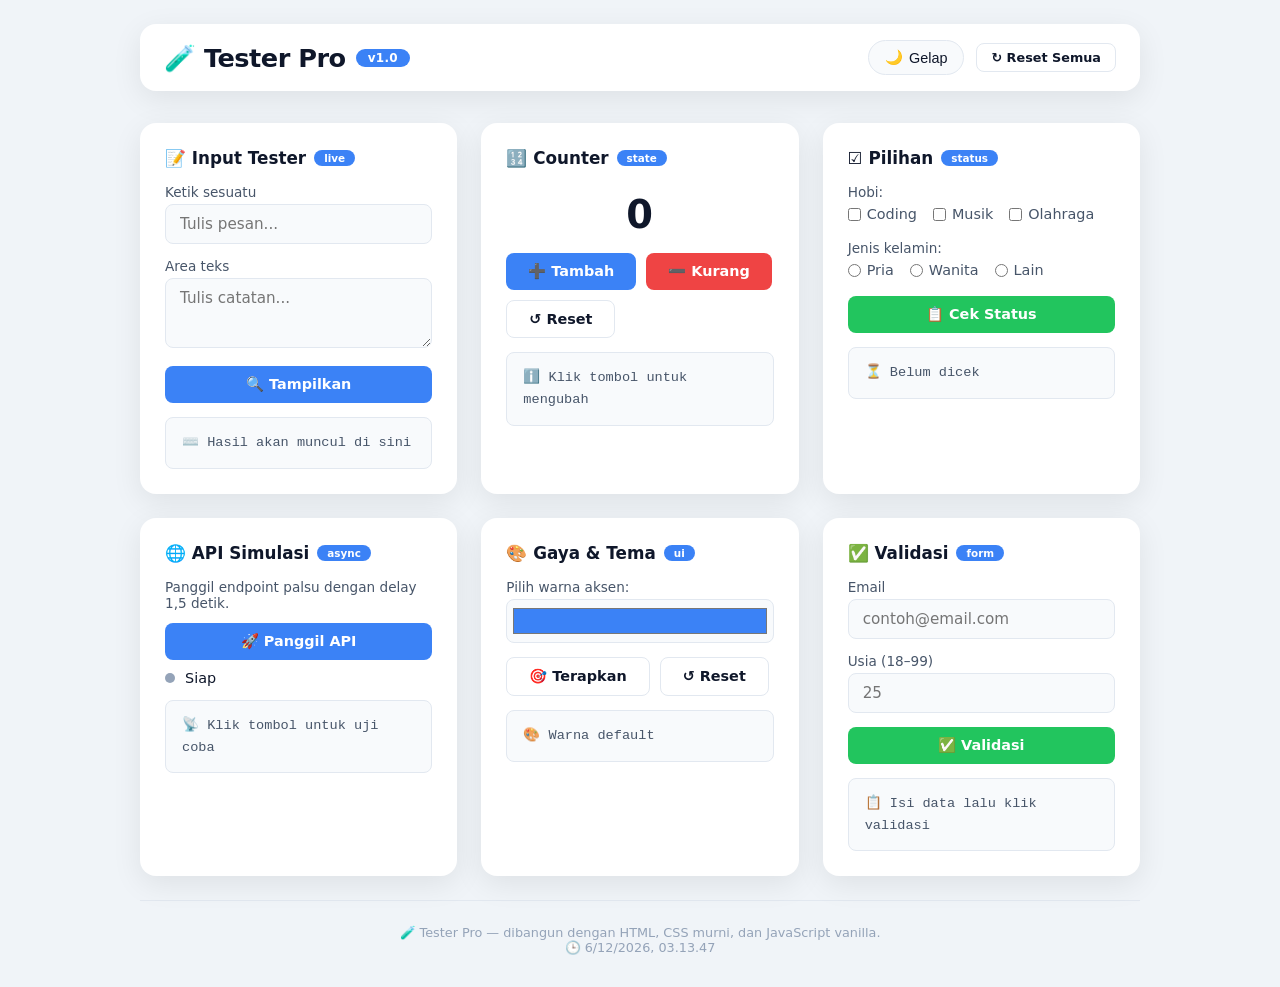
==== index.html @ d88282f4 "init" ====
<!DOCTYPE html>
<html lang="id">
<head>
    <meta charset="UTF-8" />
    <meta name="viewport" content="width=device-width, initial-scale=1.0" />
    <title>🧪 Tester Pro</title>

    <!-- ========== CSS MURNI ========== -->
    <style>
        /* ----- reset & variabel ----- */
        *,
        *::before,
        *::after {
            box-sizing: border-box;
            margin: 0;
            padding: 0;
        }

        :root {
            --bg-body: #f0f4f8;
            --bg-card: #ffffff;
            --bg-input: #f8fafc;
            --bg-btn: #3b82f6;
            --bg-btn-hover: #2563eb;
            --bg-btn-danger: #ef4444;
            --bg-btn-danger-hover: #dc2626;
            --bg-btn-success: #22c55e;
            --bg-btn-success-hover: #16a34a;
            --text-primary: #0f172a;
            --text-secondary: #475569;
            --text-muted: #94a3b8;
            --border-color: #e2e8f0;
            --shadow: 0 8px 30px rgba(0, 0, 0, 0.08);
            --radius: 16px;
            --radius-sm: 8px;
            --transition: 0.25s ease;
            --font: 'Segoe UI', system-ui, -apple-system, sans-serif;
        }

        /* tema gelap */
        [data-theme="dark"] {
            --bg-body: #0f172a;
            --bg-card: #1e293b;
            --bg-input: #334155;
            --text-primary: #f1f5f9;
            --text-secondary: #cbd5e1;
            --text-muted: #64748b;
            --border-color: #334155;
            --shadow: 0 8px 30px rgba(0, 0, 0, 0.5);
        }

        html {
            scroll-behavior: smooth;
        }

        body {
            font-family: var(--font);
            background: var(--bg-body);
            color: var(--text-primary);
            min-height: 100vh;
            padding: 24px;
            transition: background var(--transition), color var(--transition);
            display: flex;
            justify-content: center;
            align-items: flex-start;
        }

        /* ----- container utama ----- */
        .app {
            max-width: 1000px;
            width: 100%;
            margin: 0 auto;
        }

        /* ----- header ----- */
        .header {
            display: flex;
            justify-content: space-between;
            align-items: center;
            flex-wrap: wrap;
            gap: 16px;
            margin-bottom: 32px;
            padding: 16px 24px;
            background: var(--bg-card);
            border-radius: var(--radius);
            box-shadow: var(--shadow);
            transition: background var(--transition), box-shadow var(--transition);
        }

        .header h1 {
            font-size: 1.6rem;
            font-weight: 700;
            letter-spacing: -0.5px;
            display: flex;
            align-items: center;
            gap: 10px;
        }

        .header h1 span {
            background: var(--bg-btn);
            color: #fff;
            font-size: 0.75rem;
            font-weight: 600;
            padding: 2px 12px;
            border-radius: 40px;
            letter-spacing: 0.3px;
        }

        .header-actions {
            display: flex;
            align-items: center;
            gap: 12px;
        }

        /* ----- tombol toggle tema ----- */
        .theme-toggle {
            background: var(--bg-input);
            border: 1px solid var(--border-color);
            border-radius: 40px;
            padding: 8px 16px;
            font-size: 0.9rem;
            font-weight: 500;
            cursor: pointer;
            color: var(--text-primary);
            transition: background var(--transition), border var(--transition),
                color var(--transition);
            display: flex;
            align-items: center;
            gap: 6px;
        }

        .theme-toggle:hover {
            background: var(--border-color);
        }

        /* ----- grid kartu ----- */
        .grid {
            display: grid;
            grid-template-columns: repeat(auto-fit, minmax(280px, 1fr));
            gap: 24px;
            margin-bottom: 24px;
        }

        /* ----- kartu ----- */
        .card {
            background: var(--bg-card);
            border-radius: var(--radius);
            padding: 24px;
            box-shadow: var(--shadow);
            transition: background var(--transition), box-shadow var(--transition),
                transform 0.2s;
            border: 1px solid transparent;
        }

        .card:hover {
            border-color: var(--border-color);
        }

        .card-title {
            font-size: 1.05rem;
            font-weight: 600;
            margin-bottom: 16px;
            display: flex;
            align-items: center;
            gap: 8px;
            color: var(--text-primary);
        }

        .card-title .badge {
            font-size: 0.65rem;
            font-weight: 600;
            padding: 2px 10px;
            border-radius: 40px;
            background: var(--bg-btn);
            color: #fff;
        }

        /* ----- elemen form ----- */
        label {
            display: block;
            font-size: 0.85rem;
            font-weight: 500;
            margin-bottom: 4px;
            color: var(--text-secondary);
        }

        input,
        select,
        textarea {
            width: 100%;
            padding: 10px 14px;
            border: 1px solid var(--border-color);
            border-radius: var(--radius-sm);
            background: var(--bg-input);
            color: var(--text-primary);
            font-size: 0.95rem;
            transition: border var(--transition), box-shadow var(--transition),
                background var(--transition);
            font-family: var(--font);
        }

        input:focus,
        select:focus,
        textarea:focus {
            outline: none;
            border-color: var(--bg-btn);
            box-shadow: 0 0 0 3px rgba(59, 130, 246, 0.2);
        }

        textarea {
            resize: vertical;
            min-height: 70px;
        }

        .form-group {
            margin-bottom: 14px;
        }

        .form-group:last-child {
            margin-bottom: 0;
        }

        /* ----- tombol ----- */
        .btn {
            display: inline-flex;
            align-items: center;
            justify-content: center;
            gap: 6px;
            padding: 10px 22px;
            border: none;
            border-radius: var(--radius-sm);
            font-weight: 600;
            font-size: 0.9rem;
            cursor: pointer;
            transition: background var(--transition), transform 0.15s,
                box-shadow var(--transition);
            background: var(--bg-btn);
            color: #fff;
            font-family: var(--font);
        }

        .btn:hover {
            transform: translateY(-1px);
            box-shadow: 0 4px 12px rgba(59, 130, 246, 0.35);
        }
        .btn:active {
            transform: scale(0.97);
        }

        .btn-primary {
            background: var(--bg-btn);
        }
        .btn-primary:hover {
            background: var(--bg-btn-hover);
        }

        .btn-success {
            background: var(--bg-btn-success);
        }
        .btn-success:hover {
            background: var(--bg-btn-success-hover);
            box-shadow: 0 4px 12px rgba(34, 197, 94, 0.35);
        }

        .btn-danger {
            background: var(--bg-btn-danger);
        }
        .btn-danger:hover {
            background: var(--bg-btn-danger-hover);
            box-shadow: 0 4px 12px rgba(239, 68, 68, 0.35);
        }

        .btn-outline {
            background: transparent;
            border: 1.5px solid var(--border-color);
            color: var(--text-primary);
        }
        .btn-outline:hover {
            background: var(--border-color);
            box-shadow: none;
        }

        .btn-sm {
            padding: 6px 14px;
            font-size: 0.8rem;
        }

        .btn-block {
            width: 100%;
            justify-content: center;
        }

        .btn-group {
            display: flex;
            flex-wrap: wrap;
            gap: 10px;
            margin-top: 12px;
        }

        /* ----- output / log ----- */
        .output-box {
            background: var(--bg-input);
            border-radius: var(--radius-sm);
            padding: 14px 16px;
            margin-top: 14px;
            font-family: 'Menlo', 'Consolas', monospace;
            font-size: 0.85rem;
            min-height: 50px;
            border: 1px solid var(--border-color);
            color: var(--text-secondary);
            transition: background var(--transition), border var(--transition);
            word-break: break-word;
            line-height: 1.6;
        }

        .output-box.success {
            border-color: var(--bg-btn-success);
            color: var(--bg-btn-success);
        }
        .output-box.error {
            border-color: var(--bg-btn-danger);
            color: var(--bg-btn-danger);
        }
        .output-box.info {
            border-color: var(--bg-btn);
            color: var(--bg-btn);
        }

        /* ----- tester API (simulasi) ----- */
        .api-status {
            display: flex;
            align-items: center;
            gap: 10px;
            margin-top: 10px;
            font-size: 0.9rem;
        }

        .api-status .dot {
            width: 10px;
            height: 10px;
            border-radius: 50%;
            background: var(--text-muted);
            transition: background 0.3s;
            display: inline-block;
        }
        .api-status .dot.online {
            background: var(--bg-btn-success);
        }
        .api-status .dot.offline {
            background: var(--bg-btn-danger);
        }
        .api-status .dot.loading {
            background: #f59e0b;
            animation: pulse 0.8s infinite alternate;
        }

        @keyframes pulse {
            0% {
                opacity: 0.4;
                transform: scale(0.9);
            }
            100% {
                opacity: 1;
                transform: scale(1.1);
            }
        }

        /* ----- counter ----- */
        .counter-display {
            font-size: 2.4rem;
            font-weight: 700;
            text-align: center;
            padding: 8px 0 4px;
            color: var(--text-primary);
            letter-spacing: 1px;
        }

        /* ----- checkbox & radio styling ----- */
        .check-group {
            display: flex;
            flex-wrap: wrap;
            gap: 16px;
            margin: 6px 0 2px;
        }

        .check-group label {
            display: flex;
            align-items: center;
            gap: 6px;
            font-weight: 400;
            font-size: 0.9rem;
            cursor: pointer;
            color: var(--text-secondary);
        }

        .check-group input[type="checkbox"],
        .check-group input[type="radio"] {
            width: auto;
            accent-color: var(--bg-btn);
            cursor: pointer;
        }

        /* ----- footer ----- */
        .footer {
            text-align: center;
            padding: 24px 0 8px;
            font-size: 0.8rem;
            color: var(--text-muted);
            border-top: 1px solid var(--border-color);
            margin-top: 16px;
            transition: border var(--transition);
        }

        /* ----- responsif ----- */
        @media (max-width: 600px) {
            body {
                padding: 12px;
            }
            .header {
                flex-direction: column;
                align-items: stretch;
                text-align: center;
            }
            .header-actions {
                justify-content: center;
                flex-wrap: wrap;
            }
            .grid {
                grid-template-columns: 1fr;
            }
            .counter-display {
                font-size: 2rem;
            }
        }

        /* utility */
        .mt-8 {
            margin-top: 8px;
        }
        .mb-8 {
            margin-bottom: 8px;
        }
        .flex {
            display: flex;
        }
        .flex-between {
            display: flex;
            justify-content: space-between;
            align-items: center;
        }
        .gap-8 {
            gap: 8px;
        }
        .text-center {
            text-align: center;
        }
        .w-full {
            width: 100%;
        }
    </style>
</head>

<body>

    <div class="app">

        <!-- ===== HEADER ===== -->
        <header class="header">
            <h1>
                🧪 Tester Pro
                <span>v1.0</span>
            </h1>
            <div class="header-actions">
                <button class="theme-toggle" id="themeToggle" aria-label="Toggle tema">
                    🌙 <span id="themeLabel">Gelap</span>
                </button>
                <button class="btn btn-outline btn-sm" id="resetAllBtn">↻ Reset Semua</button>
            </div>
        </header>

        <!-- ===== GRID KARTU ===== -->
        <div class="grid">

            <!-- KARTU 1: Input & Tampilan -->
            <div class="card">
                <div class="card-title">
                    📝 Input Tester
                    <span class="badge">live</span>
                </div>
                <div class="form-group">
                    <label for="textInput">Ketik sesuatu</label>
                    <input type="text" id="textInput" placeholder="Tulis pesan..." />
                </div>
                <div class="form-group">
                    <label for="textArea">Area teks</label>
                    <textarea id="textArea" placeholder="Tulis catatan..."></textarea>
                </div>
                <button class="btn btn-primary btn-block" id="showInputBtn">🔍 Tampilkan</button>
                <div class="output-box" id="inputOutput">⌨️ Hasil akan muncul di sini</div>
            </div>

            <!-- KARTU 2: Counter -->
            <div class="card">
                <div class="card-title">
                    🔢 Counter
                    <span class="badge">state</span>
                </div>
                <div class="counter-display" id="counterDisplay">0</div>
                <div class="btn-group">
                    <button class="btn btn-primary" id="counterInc">➕ Tambah</button>
                    <button class="btn btn-danger" id="counterDec">➖ Kurang</button>
                    <button class="btn btn-outline" id="counterReset">↺ Reset</button>
                </div>
                <div class="output-box" id="counterLog">ℹ️ Klik tombol untuk mengubah</div>
            </div>

            <!-- KARTU 3: Checkbox / Radio -->
            <div class="card">
                <div class="card-title">
                    ☑️ Pilihan
                    <span class="badge">status</span>
                </div>
                <div class="form-group">
                    <label>Hobi:</label>
                    <div class="check-group" id="hobbyGroup">
                        <label><input type="checkbox" value="coding" /> Coding</label>
                        <label><input type="checkbox" value="music" /> Musik</label>
                        <label><input type="checkbox" value="sport" /> Olahraga</label>
                    </div>
                </div>
                <div class="form-group">
                    <label>Jenis kelamin:</label>
                    <div class="check-group" id="genderGroup">
                        <label><input type="radio" name="gender" value="pria" /> Pria</label>
                        <label><input type="radio" name="gender" value="wanita" /> Wanita</label>
                        <label><input type="radio" name="gender" value="lain" /> Lain</label>
                    </div>
                </div>
                <button class="btn btn-success btn-block" id="checkStatusBtn">📋 Cek Status</button>
                <div class="output-box" id="checkOutput">⏳ Belum dicek</div>
            </div>

            <!-- KARTU 4: Simulasi API -->
            <div class="card">
                <div class="card-title">
                    🌐 API Simulasi
                    <span class="badge">async</span>
                </div>
                <p style="font-size:0.85rem; color:var(--text-secondary); margin-bottom:12px;">
                    Panggil endpoint palsu dengan delay 1,5 detik.
                </p>
                <button class="btn btn-primary btn-block" id="apiCallBtn">🚀 Panggil API</button>
                <div class="api-status">
                    <span class="dot" id="apiDot"></span>
                    <span id="apiStatusText">Siap</span>
                </div>
                <div class="output-box" id="apiOutput">📡 Klik tombol untuk uji coba</div>
            </div>

            <!-- KARTU 5: Warna & Tema -->
            <div class="card">
                <div class="card-title">
                    🎨 Gaya & Tema
                    <span class="badge">ui</span>
                </div>
                <div class="form-group">
                    <label for="colorPicker">Pilih warna aksen:</label>
                    <input type="color" id="colorPicker" value="#3b82f6" style="padding:4px; height:44px;" />
                </div>
                <div class="btn-group">
                    <button class="btn btn-outline" id="applyColorBtn">🎯 Terapkan</button>
                    <button class="btn btn-outline" id="resetColorBtn">↺ Reset</button>
                </div>
                <div class="output-box" id="colorOutput">🎨 Warna default</div>
            </div>

            <!-- KARTU 6: Validasi -->
            <div class="card">
                <div class="card-title">
                    ✅ Validasi
                    <span class="badge">form</span>
                </div>
                <div class="form-group">
                    <label for="emailInput">Email</label>
                    <input type="email" id="emailInput" placeholder="contoh@email.com" />
                </div>
                <div class="form-group">
                    <label for="ageInput">Usia (18–99)</label>
                    <input type="number" id="ageInput" placeholder="25" min="18" max="99" />
                </div>
                <button class="btn btn-success btn-block" id="validateBtn">✅ Validasi</button>
                <div class="output-box" id="validateOutput">📋 Isi data lalu klik validasi</div>
            </div>

        </div><!-- /grid -->

        <!-- ===== FOOTER ===== -->
        <footer class="footer">
            🧪 Tester Pro &mdash; dibangun dengan HTML, CSS murni, dan JavaScript vanilla.
            <br style="display:block; margin-top:4px;" />
            <span id="timestamp"></span>
        </footer>

    </div><!-- /app -->


    <!-- ========== JAVASCRIPT MURNI ========== -->
    <script>
        (function() {
            'use strict';

            // ----- refs -----
            const $ = (sel) => document.querySelector(sel);
            const $$ = (sel) => document.querySelectorAll(sel);

            // ----- DOM elemen -----
            const themeToggle = $('#themeToggle');
            const themeLabel = $('#themeLabel');
            const resetAllBtn = $('#resetAllBtn');

            // input card
            const textInput = $('#textInput');
            const textArea = $('#textArea');
            const showInputBtn = $('#showInputBtn');
            const inputOutput = $('#inputOutput');

            // counter
            const counterDisplay = $('#counterDisplay');
            const counterInc = $('#counterInc');
            const counterDec = $('#counterDec');
            const counterReset = $('#counterReset');
            const counterLog = $('#counterLog');

            // check
            const checkStatusBtn = $('#checkStatusBtn');
            const checkOutput = $('#checkOutput');
            const hobbyGroup = $('#hobbyGroup');
            const genderGroup = $('#genderGroup');

            // api
            const apiCallBtn = $('#apiCallBtn');
            const apiDot = $('#apiDot');
            const apiStatusText = $('#apiStatusText');
            const apiOutput = $('#apiOutput');

            // color
            const colorPicker = $('#colorPicker');
            const applyColorBtn = $('#applyColorBtn');
            const resetColorBtn = $('#resetColorBtn');
            const colorOutput = $('#colorOutput');

            // validate
            const emailInput = $('#emailInput');
            const ageInput = $('#ageInput');
            const validateBtn = $('#validateBtn');
            const validateOutput = $('#validateOutput');

            const timestamp = $('#timestamp');

            // ----- state -----
            let counter = 0;
            let currentTheme = 'light'; // 'light' | 'dark'

            // ----- helpers -----
            function setOutput(el, msg, type) {
                el.textContent = msg;
                el.className = 'output-box';
                if (type) el.classList.add(type);
            }

            function setCounterLog(msg, type) {
                setOutput(counterLog, msg, type);
            }

            function updateCounterDisplay() {
                counterDisplay.textContent = counter;
            }

            function getSelectedCheckboxes(group) {
                const checks = group.querySelectorAll('input[type="checkbox"]:checked');
                return Array.from(checks).map(cb => cb.value);
            }

            function getSelectedRadio(group) {
                const checked = group.querySelector('input[type="radio"]:checked');
                return checked ? checked.value : null;
            }

            // ----- tema -----
            function setTheme(theme) {
                currentTheme = theme;
                document.documentElement.setAttribute('data-theme', theme === 'dark' ? 'dark' : '');
                themeLabel.textContent = theme === 'dark' ? 'Terang' : 'Gelap';
                themeToggle.innerHTML = theme === 'dark' ? '☀️ <span id="themeLabel">Terang</span>' :
                    '🌙 <span id="themeLabel">Gelap</span>';
                // re-bind themeLabel because innerHTML replaced it
                document.getElementById('themeLabel') && (themeLabel.textContent = theme === 'dark' ? 'Terang' : 'Gelap');
                localStorage.setItem('tester-theme', theme);
            }

            function toggleTheme() {
                setTheme(currentTheme === 'light' ? 'dark' : 'light');
            }

            function loadTheme() {
                const saved = localStorage.getItem('tester-theme') || 'light';
                setTheme(saved);
            }

            // ----- reset semua -----
            function resetAll() {
                // input
                textInput.value = '';
                textArea.value = '';
                setOutput(inputOutput, '⌨️ Hasil akan muncul di sini');

                // counter
                counter = 0;
                updateCounterDisplay();
                setCounterLog('ℹ️ Klik tombol untuk mengubah');

                // check
                hobbyGroup.querySelectorAll('input[type="checkbox"]').forEach(cb => cb.checked = false);
                genderGroup.querySelectorAll('input[type="radio"]').forEach(r => r.checked = false);
                setOutput(checkOutput, '⏳ Belum dicek');

                // api
                apiDot.className = 'dot';
                apiStatusText.textContent = 'Siap';
                setOutput(apiOutput, '📡 Klik tombol untuk uji coba');

                // color
                colorPicker.value = '#3b82f6';
                document.documentElement.style.setProperty('--bg-btn', '#3b82f6');
                document.documentElement.style.setProperty('--bg-btn-hover', '#2563eb');
                setOutput(colorOutput, '🎨 Warna default');

                // validate
                emailInput.value = '';
                ageInput.value = '';
                setOutput(validateOutput, '📋 Isi data lalu klik validasi');

                // timestamp
                updateTimestamp();
            }

            function updateTimestamp() {
                const now = new Date();
                timestamp.textContent = '🕒 ' + now.toLocaleString('id-ID');
            }

            // ----- event: input card -----
            showInputBtn.addEventListener('click', function() {
                const text = textInput.value.trim() || '(kosong)';
                const area = textArea.value.trim() || '(kosong)';
                setOutput(inputOutput, `📌 Teks: "${text}"\n📝 Catatan: "${area}"`, 'info');
            });

            // ----- event: counter -----
            counterInc.addEventListener('click', function() {
                counter++;
                updateCounterDisplay();
                setCounterLog(`➕ Ditambah → ${counter}`, 'success');
            });

            counterDec.addEventListener('click', function() {
                counter--;
                updateCounterDisplay();
                setCounterLog(`➖ Dikurangi → ${counter}`, counter < 0 ? 'error' : '');
            });

            counterReset.addEventListener('click', function() {
                counter = 0;
                updateCounterDisplay();
                setCounterLog('↺ Direset ke 0', 'info');
            });

            // ----- event: check status -----
            checkStatusBtn.addEventListener('click', function() {
                const hobbies = getSelectedCheckboxes(hobbyGroup);
                const gender = getSelectedRadio(genderGroup);

                let parts = [];
                if (hobbies.length) parts.push(`Hobi: ${hobbies.join(', ')}`);
                else parts.push('Hobi: (tidak ada)');

                if (gender) parts.push(`Gender: ${gender}`);
                else parts.push('Gender: (tidak dipilih)');

                setOutput(checkOutput, '✅ ' + parts.join(' | '), 'success');
                if (!hobbies.length && !gender) {
                    setOutput(checkOutput, '⚠️ Belum ada pilihan yang dipilih.', 'error');
                }
            });

            // ----- event: API simulasi -----
            apiCallBtn.addEventListener('click', function() {
                // disable tombol
                apiCallBtn.disabled = true;
                apiCallBtn.textContent = '⏳ Memuat...';
                apiDot.className = 'dot loading';
                apiStatusText.textContent = 'Memuat...';
                setOutput(apiOutput, '⏳ Menunggu respons dari server palsu...', 'info');

                // simulasi delay
                const delay = 1500 + Math.random() * 800;
                setTimeout(function() {
                    const success = Math.random() > 0.25; // 75% sukses
                    if (success) {
                        const data = {
                            status: 'success',
                            message: 'Data berhasil diambil!',
                            timestamp: new Date().toISOString(),
                            random: Math.floor(Math.random() * 1000)
                        };
                        apiDot.className = 'dot online';
                        apiStatusText.textContent = 'Online ✓';
                        setOutput(apiOutput,
                            `✅ Sukses!\n📦 ${data.message}\n🆔 ID: ${data.random}\n🕒 ${data.timestamp}`,
                            'success');
                    } else {
                        apiDot.className = 'dot offline';
                        apiStatusText.textContent = 'Gagal ✗';
                        setOutput(apiOutput, '❌ Gagal menghubungi server. Coba lagi nanti.', 'error');
                    }
                    apiCallBtn.disabled = false;
                    apiCallBtn.textContent = '🚀 Panggil API';
                }, delay);
            });

            // ----- event: warna -----
            applyColorBtn.addEventListener('click', function() {
                const color = colorPicker.value;
                document.documentElement.style.setProperty('--bg-btn', color);
                // hitung versi hover (sedikit lebih gelap)
                const darker = darkenColor(color, 20);
                document.documentElement.style.setProperty('--bg-btn-hover', darker);
                setOutput(colorOutput, `🎨 Warna diubah ke ${color}`, 'info');
            });

            resetColorBtn.addEventListener('click', function() {
                colorPicker.value = '#3b82f6';
                document.documentElement.style.setProperty('--bg-btn', '#3b82f6');
                document.documentElement.style.setProperty('--bg-btn-hover', '#2563eb');
                setOutput(colorOutput, '🎨 Warna default', 'info');
            });

            // helper darken color (sederhana)
            function darkenColor(hex, percent) {
                // terima hex #rrggbb
                let r = parseInt(hex.slice(1, 3), 16);
                let g = parseInt(hex.slice(3, 5), 16);
                let b = parseInt(hex.slice(5, 7), 16);
                r = Math.max(0, r - Math.round(r * percent / 100));
                g = Math.max(0, g - Math.round(g * percent / 100));
                b = Math.max(0, b - Math.round(b * percent / 100));
                return `#${r.toString(16).padStart(2,'0')}${g.toString(16).padStart(2,'0')}${b.toString(16).padStart(2,'0')}`;
            }

            // ----- event: validasi -----
            validateBtn.addEventListener('click', function() {
                const email = emailInput.value.trim();
                const age = ageInput.value.trim();

                const errors = [];
                if (!email) errors.push('Email wajib diisi.');
                else if (!/^[^\s@]+@[^\s@]+\.[^\s@]+$/.test(email)) errors.push('Format email tidak valid.');

                if (!age) errors.push('Usia wajib diisi.');
                else {
                    const num = Number(age);
                    if (!Number.isInteger(num)) errors.push('Usia harus berupa angka bulat.');
                    else if (num < 18 || num > 99) errors.push('Usia harus antara 18–99.');
                }

                if (errors.length) {
                    setOutput(validateOutput, '❌ ' + errors.join(' | '), 'error');
                } else {
                    setOutput(validateOutput, `✅ Valid! Email: ${email} | Usia: ${age} tahun`, 'success');
                }
            });

            // ----- event: tema -----
            themeToggle.addEventListener('click', toggleTheme);

            // ----- event: reset semua -----
            resetAllBtn.addEventListener('click', resetAll);

            // ----- enter key untuk input card -----
            textInput.addEventListener('keydown', function(e) {
                if (e.key === 'Enter') {
                    e.preventDefault();
                    showInputBtn.click();
                }
            });

            // ----- inisialisasi -----
            loadTheme();
            resetAll(); // set semua ke default
            updateTimestamp();

            // update timestamp setiap menit
            setInterval(updateTimestamp, 60000);

            // log awal
            console.log('🧪 Tester Pro siap digunakan!');

        })();
    </script>

</body>
</html>
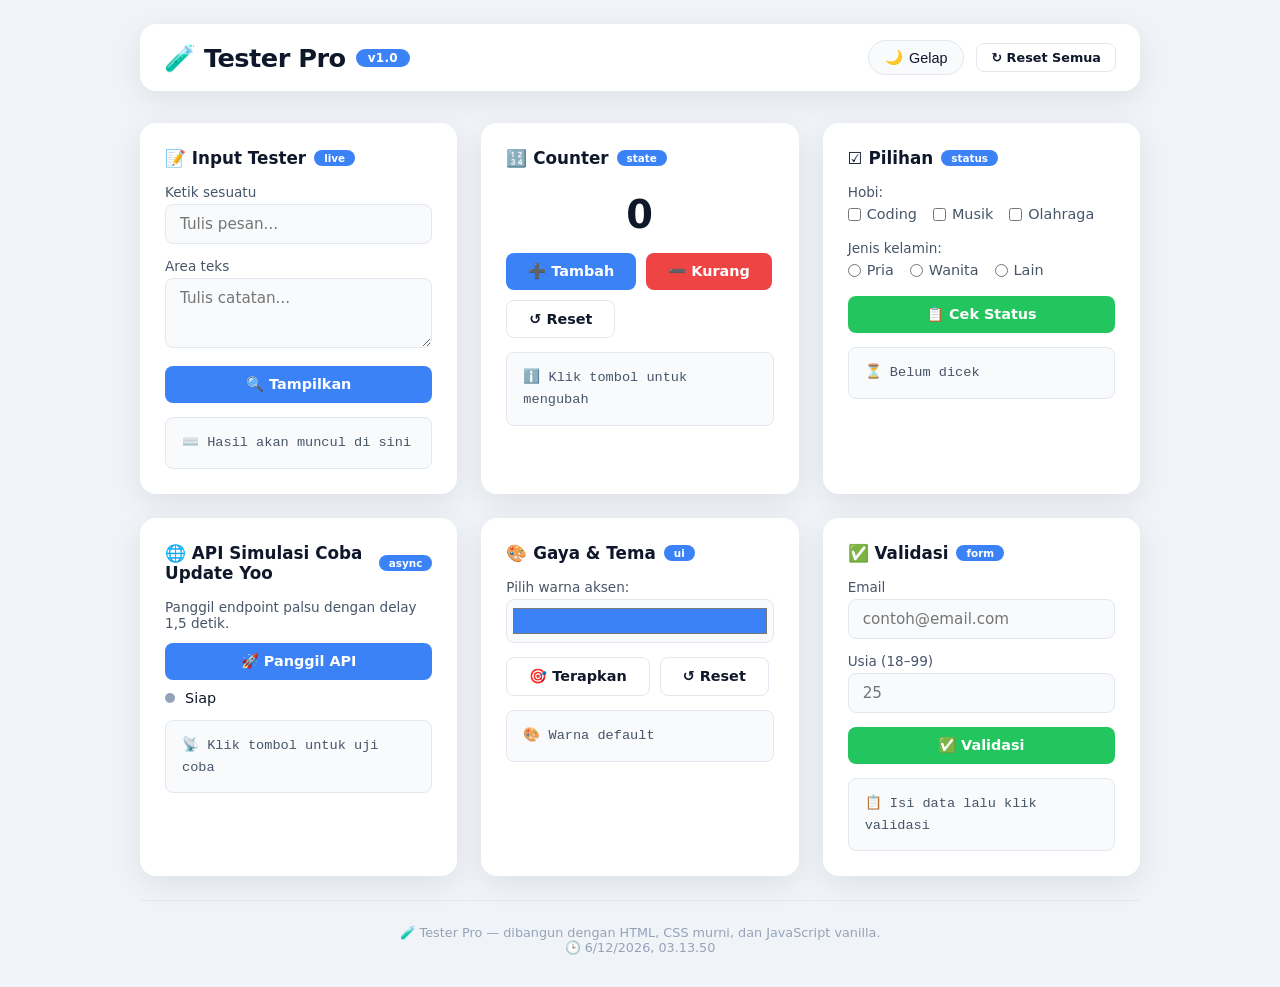
==== commit 883432a5: "style: update API simulation card title in index.html" ====
--- a/index.html
+++ b/index.html
@@ -543,7 +543,7 @@
             <!-- KARTU 4: Simulasi API -->
             <div class="card">
                 <div class="card-title">
-                    🌐 API Simulasi
+                    🌐 API Simulasi Coba Update Yoo
                     <span class="badge">async</span>
                 </div>
                 <p style="font-size:0.85rem; color:var(--text-secondary); margin-bottom:12px;">
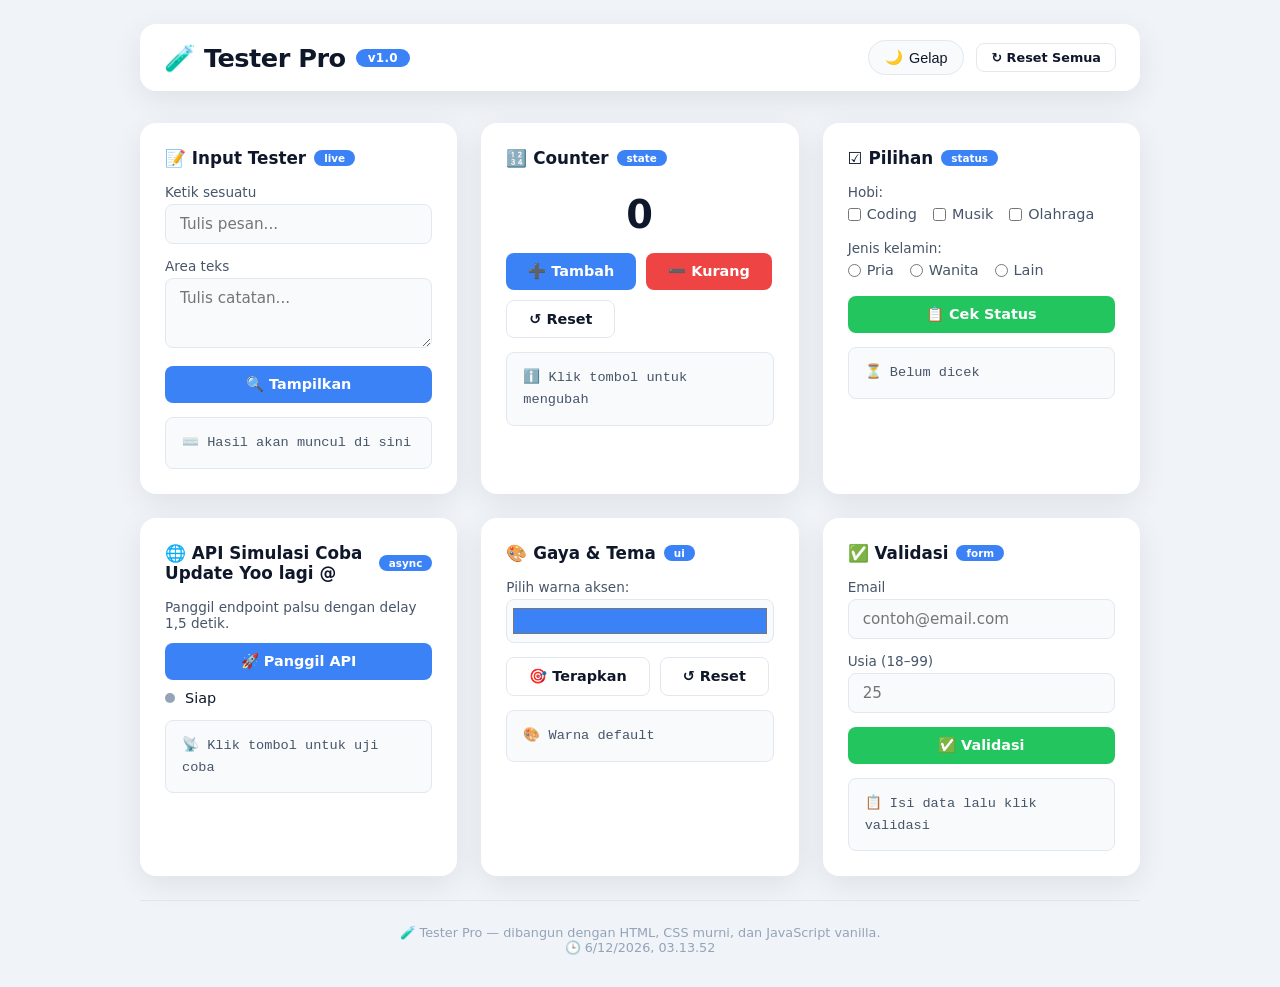
==== commit b5a331e0: "chore: update simulation API card title text" ====
--- a/index.html
+++ b/index.html
@@ -543,7 +543,7 @@
             <!-- KARTU 4: Simulasi API -->
             <div class="card">
                 <div class="card-title">
-                    🌐 API Simulasi Coba Update Yoo
+                    🌐 API Simulasi Coba Update Yoo lagi @
                     <span class="badge">async</span>
                 </div>
                 <p style="font-size:0.85rem; color:var(--text-secondary); margin-bottom:12px;">
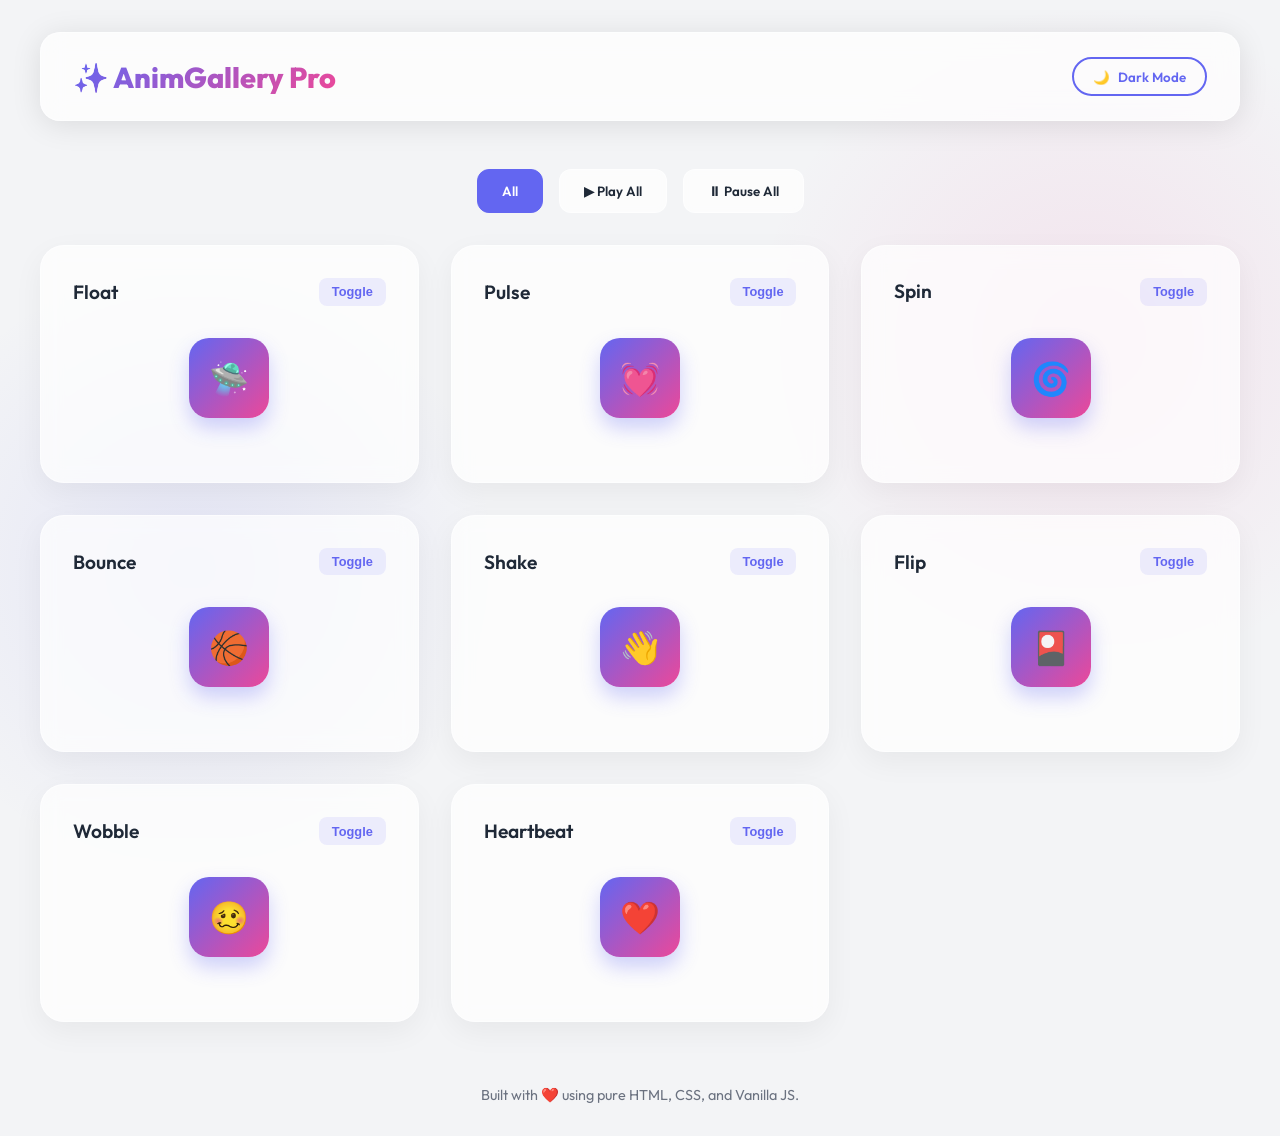
==== commit a516ad47: "refactor: redesign UI and modernize CSS with glassmorphism and custom typography" ====
--- a/index.html
+++ b/index.html
@@ -1,912 +1,420 @@
 <!DOCTYPE html>
 <html lang="id">
 <head>
-    <meta charset="UTF-8" />
-    <meta name="viewport" content="width=device-width, initial-scale=1.0" />
-    <title>🧪 Tester Pro</title>
-
-    <!-- ========== CSS MURNI ========== -->
+    <meta charset="UTF-8">
+    <meta name="viewport" content="width=device-width, initial-scale=1.0">
+    <title>✨ AnimGallery Pro</title>
+    <link href="https://fonts.googleapis.com/css2?family=Outfit:wght@300;400;600;800&display=swap" rel="stylesheet">
     <style>
-        /* ----- reset & variabel ----- */
-        *,
-        *::before,
-        *::after {
+        /* CSS Reset & Variables */
+        * {
             box-sizing: border-box;
             margin: 0;
             padding: 0;
         }
 
         :root {
-            --bg-body: #f0f4f8;
-            --bg-card: #ffffff;
-            --bg-input: #f8fafc;
-            --bg-btn: #3b82f6;
-            --bg-btn-hover: #2563eb;
-            --bg-btn-danger: #ef4444;
-            --bg-btn-danger-hover: #dc2626;
-            --bg-btn-success: #22c55e;
-            --bg-btn-success-hover: #16a34a;
-            --text-primary: #0f172a;
-            --text-secondary: #475569;
+            /* Light Theme */
+            --bg-color: #f3f4f6;
+            --text-main: #1f2937;
+            --text-muted: #6b7280;
+            --card-bg: rgba(255, 255, 255, 0.7);
+            --card-border: rgba(255, 255, 255, 0.5);
+            --primary: #6366f1;
+            --primary-hover: #4f46e5;
+            --shadow: 0 10px 30px rgba(0, 0, 0, 0.05);
+            --glass-shadow: 0 4px 30px rgba(0, 0, 0, 0.1);
+        }
+
+        [data-theme="dark"] {
+            /* Dark Theme */
+            --bg-color: #0f172a;
+            --text-main: #f8fafc;
             --text-muted: #94a3b8;
-            --border-color: #e2e8f0;
-            --shadow: 0 8px 30px rgba(0, 0, 0, 0.08);
-            --radius: 16px;
-            --radius-sm: 8px;
-            --transition: 0.25s ease;
-            --font: 'Segoe UI', system-ui, -apple-system, sans-serif;
-        }
-
-        /* tema gelap */
-        [data-theme="dark"] {
-            --bg-body: #0f172a;
-            --bg-card: #1e293b;
-            --bg-input: #334155;
-            --text-primary: #f1f5f9;
-            --text-secondary: #cbd5e1;
-            --text-muted: #64748b;
-            --border-color: #334155;
-            --shadow: 0 8px 30px rgba(0, 0, 0, 0.5);
-        }
-
-        html {
-            scroll-behavior: smooth;
+            --card-bg: rgba(30, 41, 59, 0.7);
+            --card-border: rgba(255, 255, 255, 0.1);
+            --primary: #818cf8;
+            --primary-hover: #6366f1;
+            --shadow: 0 10px 30px rgba(0, 0, 0, 0.3);
+            --glass-shadow: 0 4px 30px rgba(0, 0, 0, 0.5);
         }
 
         body {
-            font-family: var(--font);
-            background: var(--bg-body);
-            color: var(--text-primary);
+            font-family: 'Outfit', sans-serif;
+            background-color: var(--bg-color);
+            color: var(--text-main);
+            transition: background-color 0.4s ease, color 0.4s ease;
             min-height: 100vh;
-            padding: 24px;
-            transition: background var(--transition), color var(--transition);
-            display: flex;
+            display: flex;
+            flex-direction: column;
+            align-items: center;
+            padding: 2rem;
+            background-image: radial-gradient(circle at 15% 50%, rgba(99, 102, 241, 0.1), transparent 25%),
+                              radial-gradient(circle at 85% 30%, rgba(236, 72, 153, 0.1), transparent 25%);
+        }
+
+        /* Header */
+        header {
+            width: 100%;
+            max-width: 1200px;
+            display: flex;
+            justify-content: space-between;
+            align-items: center;
+            margin-bottom: 3rem;
+            padding: 1.5rem 2rem;
+            background: var(--card-bg);
+            backdrop-filter: blur(12px);
+            -webkit-backdrop-filter: blur(12px);
+            border: 1px solid var(--card-border);
+            border-radius: 20px;
+            box-shadow: var(--glass-shadow);
+            z-index: 10;
+        }
+
+        .logo {
+            font-size: 1.8rem;
+            font-weight: 800;
+            background: linear-gradient(135deg, var(--primary), #ec4899);
+            -webkit-background-clip: text;
+            -webkit-text-fill-color: transparent;
+            display: flex;
+            align-items: center;
+            gap: 0.5rem;
+        }
+
+        .theme-btn {
+            background: transparent;
+            border: 2px solid var(--primary);
+            color: var(--primary);
+            padding: 0.6rem 1.2rem;
+            border-radius: 30px;
+            font-weight: 600;
+            font-family: inherit;
+            cursor: pointer;
+            transition: all 0.3s ease;
+            display: flex;
+            align-items: center;
+            gap: 0.5rem;
+        }
+
+        .theme-btn:hover {
+            background: var(--primary);
+            color: #fff;
+            transform: translateY(-2px);
+            box-shadow: 0 4px 15px rgba(99, 102, 241, 0.4);
+        }
+
+        /* Controls */
+        .controls {
+            width: 100%;
+            max-width: 1200px;
+            margin-bottom: 2rem;
+            display: flex;
+            gap: 1rem;
             justify-content: center;
-            align-items: flex-start;
-        }
-
-        /* ----- container utama ----- */
-        .app {
-            max-width: 1000px;
+            flex-wrap: wrap;
+        }
+
+        .control-btn {
+            background: var(--card-bg);
+            border: 1px solid var(--card-border);
+            color: var(--text-main);
+            padding: 0.8rem 1.5rem;
+            border-radius: 12px;
+            font-family: inherit;
+            font-weight: 600;
+            cursor: pointer;
+            backdrop-filter: blur(5px);
+            transition: all 0.2s ease;
+        }
+
+        .control-btn:hover, .control-btn.active {
+            background: var(--primary);
+            color: white;
+            border-color: var(--primary);
+        }
+
+        /* Gallery Grid */
+        .gallery {
             width: 100%;
-            margin: 0 auto;
-        }
-
-        /* ----- header ----- */
-        .header {
+            max-width: 1200px;
+            display: grid;
+            grid-template-columns: repeat(auto-fill, minmax(280px, 1fr));
+            gap: 2rem;
+        }
+
+        /* Animation Card */
+        .card {
+            background: var(--card-bg);
+            backdrop-filter: blur(10px);
+            -webkit-backdrop-filter: blur(10px);
+            border: 1px solid var(--card-border);
+            border-radius: 24px;
+            padding: 2rem;
+            display: flex;
+            flex-direction: column;
+            align-items: center;
+            box-shadow: var(--shadow);
+            transition: transform 0.3s ease, box-shadow 0.3s ease;
+            position: relative;
+            overflow: hidden;
+            cursor: pointer;
+        }
+
+        .card:hover {
+            transform: translateY(-5px) scale(1.02);
+            box-shadow: var(--glass-shadow);
+        }
+
+        .card-header {
+            width: 100%;
             display: flex;
             justify-content: space-between;
             align-items: center;
-            flex-wrap: wrap;
-            gap: 16px;
-            margin-bottom: 32px;
-            padding: 16px 24px;
-            background: var(--bg-card);
-            border-radius: var(--radius);
-            box-shadow: var(--shadow);
-            transition: background var(--transition), box-shadow var(--transition);
-        }
-
-        .header h1 {
-            font-size: 1.6rem;
-            font-weight: 700;
-            letter-spacing: -0.5px;
-            display: flex;
-            align-items: center;
-            gap: 10px;
-        }
-
-        .header h1 span {
-            background: var(--bg-btn);
-            color: #fff;
-            font-size: 0.75rem;
+            margin-bottom: 2rem;
+        }
+
+        .card-title {
+            font-size: 1.2rem;
             font-weight: 600;
-            padding: 2px 12px;
-            border-radius: 40px;
-            letter-spacing: 0.3px;
-        }
-
-        .header-actions {
-            display: flex;
-            align-items: center;
-            gap: 12px;
-        }
-
-        /* ----- tombol toggle tema ----- */
-        .theme-toggle {
-            background: var(--bg-input);
-            border: 1px solid var(--border-color);
-            border-radius: 40px;
-            padding: 8px 16px;
+        }
+
+        .trigger-btn {
+            background: rgba(99, 102, 241, 0.1);
+            color: var(--primary);
+            border: none;
+            padding: 0.4rem 0.8rem;
+            border-radius: 8px;
+            font-size: 0.8rem;
+            font-weight: 600;
+            cursor: pointer;
+            transition: background 0.2s;
+        }
+        
+        .trigger-btn:hover {
+            background: rgba(99, 102, 241, 0.2);
+        }
+
+        /* The animatable object */
+        .anim-object {
+            width: 80px;
+            height: 80px;
+            background: linear-gradient(135deg, #6366f1, #ec4899);
+            border-radius: 20px;
+            box-shadow: 0 10px 20px rgba(99, 102, 241, 0.3);
+            display: flex;
+            justify-content: center;
+            align-items: center;
+            color: white;
+            font-size: 2rem;
+            margin-bottom: 2rem;
+        }
+
+        /* Footer */
+        footer {
+            margin-top: 4rem;
+            color: var(--text-muted);
             font-size: 0.9rem;
-            font-weight: 500;
-            cursor: pointer;
-            color: var(--text-primary);
-            transition: background var(--transition), border var(--transition),
-                color var(--transition);
-            display: flex;
-            align-items: center;
-            gap: 6px;
-        }
-
-        .theme-toggle:hover {
-            background: var(--border-color);
-        }
-
-        /* ----- grid kartu ----- */
-        .grid {
-            display: grid;
-            grid-template-columns: repeat(auto-fit, minmax(280px, 1fr));
-            gap: 24px;
-            margin-bottom: 24px;
-        }
-
-        /* ----- kartu ----- */
-        .card {
-            background: var(--bg-card);
-            border-radius: var(--radius);
-            padding: 24px;
-            box-shadow: var(--shadow);
-            transition: background var(--transition), box-shadow var(--transition),
-                transform 0.2s;
-            border: 1px solid transparent;
-        }
-
-        .card:hover {
-            border-color: var(--border-color);
-        }
-
-        .card-title {
-            font-size: 1.05rem;
-            font-weight: 600;
-            margin-bottom: 16px;
-            display: flex;
-            align-items: center;
-            gap: 8px;
-            color: var(--text-primary);
-        }
-
-        .card-title .badge {
-            font-size: 0.65rem;
-            font-weight: 600;
-            padding: 2px 10px;
-            border-radius: 40px;
-            background: var(--bg-btn);
-            color: #fff;
-        }
-
-        /* ----- elemen form ----- */
-        label {
-            display: block;
-            font-size: 0.85rem;
-            font-weight: 500;
-            margin-bottom: 4px;
-            color: var(--text-secondary);
-        }
-
-        input,
-        select,
-        textarea {
-            width: 100%;
-            padding: 10px 14px;
-            border: 1px solid var(--border-color);
-            border-radius: var(--radius-sm);
-            background: var(--bg-input);
-            color: var(--text-primary);
-            font-size: 0.95rem;
-            transition: border var(--transition), box-shadow var(--transition),
-                background var(--transition);
-            font-family: var(--font);
-        }
-
-        input:focus,
-        select:focus,
-        textarea:focus {
-            outline: none;
-            border-color: var(--bg-btn);
-            box-shadow: 0 0 0 3px rgba(59, 130, 246, 0.2);
-        }
-
-        textarea {
-            resize: vertical;
-            min-height: 70px;
-        }
-
-        .form-group {
-            margin-bottom: 14px;
-        }
-
-        .form-group:last-child {
-            margin-bottom: 0;
-        }
-
-        /* ----- tombol ----- */
-        .btn {
-            display: inline-flex;
-            align-items: center;
-            justify-content: center;
-            gap: 6px;
-            padding: 10px 22px;
-            border: none;
-            border-radius: var(--radius-sm);
-            font-weight: 600;
-            font-size: 0.9rem;
-            cursor: pointer;
-            transition: background var(--transition), transform 0.15s,
-                box-shadow var(--transition);
-            background: var(--bg-btn);
-            color: #fff;
-            font-family: var(--font);
-        }
-
-        .btn:hover {
-            transform: translateY(-1px);
-            box-shadow: 0 4px 12px rgba(59, 130, 246, 0.35);
-        }
-        .btn:active {
-            transform: scale(0.97);
-        }
-
-        .btn-primary {
-            background: var(--bg-btn);
-        }
-        .btn-primary:hover {
-            background: var(--bg-btn-hover);
-        }
-
-        .btn-success {
-            background: var(--bg-btn-success);
-        }
-        .btn-success:hover {
-            background: var(--bg-btn-success-hover);
-            box-shadow: 0 4px 12px rgba(34, 197, 94, 0.35);
-        }
-
-        .btn-danger {
-            background: var(--bg-btn-danger);
-        }
-        .btn-danger:hover {
-            background: var(--bg-btn-danger-hover);
-            box-shadow: 0 4px 12px rgba(239, 68, 68, 0.35);
-        }
-
-        .btn-outline {
-            background: transparent;
-            border: 1.5px solid var(--border-color);
-            color: var(--text-primary);
-        }
-        .btn-outline:hover {
-            background: var(--border-color);
-            box-shadow: none;
-        }
-
-        .btn-sm {
-            padding: 6px 14px;
-            font-size: 0.8rem;
-        }
-
-        .btn-block {
-            width: 100%;
-            justify-content: center;
-        }
-
-        .btn-group {
-            display: flex;
-            flex-wrap: wrap;
-            gap: 10px;
-            margin-top: 12px;
-        }
-
-        /* ----- output / log ----- */
-        .output-box {
-            background: var(--bg-input);
-            border-radius: var(--radius-sm);
-            padding: 14px 16px;
-            margin-top: 14px;
-            font-family: 'Menlo', 'Consolas', monospace;
-            font-size: 0.85rem;
-            min-height: 50px;
-            border: 1px solid var(--border-color);
-            color: var(--text-secondary);
-            transition: background var(--transition), border var(--transition);
-            word-break: break-word;
-            line-height: 1.6;
-        }
-
-        .output-box.success {
-            border-color: var(--bg-btn-success);
-            color: var(--bg-btn-success);
-        }
-        .output-box.error {
-            border-color: var(--bg-btn-danger);
-            color: var(--bg-btn-danger);
-        }
-        .output-box.info {
-            border-color: var(--bg-btn);
-            color: var(--bg-btn);
-        }
-
-        /* ----- tester API (simulasi) ----- */
-        .api-status {
-            display: flex;
-            align-items: center;
-            gap: 10px;
-            margin-top: 10px;
-            font-size: 0.9rem;
-        }
-
-        .api-status .dot {
-            width: 10px;
-            height: 10px;
-            border-radius: 50%;
-            background: var(--text-muted);
-            transition: background 0.3s;
-            display: inline-block;
-        }
-        .api-status .dot.online {
-            background: var(--bg-btn-success);
-        }
-        .api-status .dot.offline {
-            background: var(--bg-btn-danger);
-        }
-        .api-status .dot.loading {
-            background: #f59e0b;
-            animation: pulse 0.8s infinite alternate;
-        }
-
-        @keyframes pulse {
-            0% {
-                opacity: 0.4;
-                transform: scale(0.9);
-            }
-            100% {
-                opacity: 1;
-                transform: scale(1.1);
-            }
-        }
-
-        /* ----- counter ----- */
-        .counter-display {
-            font-size: 2.4rem;
-            font-weight: 700;
             text-align: center;
-            padding: 8px 0 4px;
-            color: var(--text-primary);
-            letter-spacing: 1px;
-        }
-
-        /* ----- checkbox & radio styling ----- */
-        .check-group {
-            display: flex;
-            flex-wrap: wrap;
-            gap: 16px;
-            margin: 6px 0 2px;
-        }
-
-        .check-group label {
-            display: flex;
-            align-items: center;
-            gap: 6px;
-            font-weight: 400;
-            font-size: 0.9rem;
-            cursor: pointer;
-            color: var(--text-secondary);
-        }
-
-        .check-group input[type="checkbox"],
-        .check-group input[type="radio"] {
-            width: auto;
-            accent-color: var(--bg-btn);
-            cursor: pointer;
-        }
-
-        /* ----- footer ----- */
-        .footer {
-            text-align: center;
-            padding: 24px 0 8px;
-            font-size: 0.8rem;
-            color: var(--text-muted);
-            border-top: 1px solid var(--border-color);
-            margin-top: 16px;
-            transition: border var(--transition);
-        }
-
-        /* ----- responsif ----- */
-        @media (max-width: 600px) {
-            body {
-                padding: 12px;
-            }
-            .header {
-                flex-direction: column;
-                align-items: stretch;
-                text-align: center;
-            }
-            .header-actions {
-                justify-content: center;
-                flex-wrap: wrap;
-            }
-            .grid {
+        }
+
+        /* =========================================
+           KEYFRAMES & ANIMATION CLASSES
+           ========================================= */
+        
+        /* 1. Float */
+        @keyframes floatAnim {
+            0% { transform: translateY(0px); }
+            50% { transform: translateY(-20px); }
+            100% { transform: translateY(0px); }
+        }
+        .anim-float { animation: floatAnim 3s ease-in-out infinite; }
+
+        /* 2. Pulse */
+        @keyframes pulseAnim {
+            0% { transform: scale(1); box-shadow: 0 0 0 0 rgba(99, 102, 241, 0.7); }
+            70% { transform: scale(1.1); box-shadow: 0 0 0 15px rgba(99, 102, 241, 0); }
+            100% { transform: scale(1); box-shadow: 0 0 0 0 rgba(99, 102, 241, 0); }
+        }
+        .anim-pulse { animation: pulseAnim 2s infinite; }
+
+        /* 3. Spin */
+        @keyframes spinAnim {
+            0% { transform: rotate(0deg); }
+            100% { transform: rotate(360deg); }
+        }
+        .anim-spin { animation: spinAnim 4s linear infinite; }
+
+        /* 4. Bounce */
+        @keyframes bounceAnim {
+            0%, 20%, 50%, 80%, 100% { transform: translateY(0); }
+            40% { transform: translateY(-30px); }
+            60% { transform: translateY(-15px); }
+        }
+        .anim-bounce { animation: bounceAnim 2s infinite; }
+
+        /* 5. Shake */
+        @keyframes shakeAnim {
+            0% { transform: translateX(0); }
+            10%, 30%, 50%, 70%, 90% { transform: translateX(-10px); }
+            20%, 40%, 60%, 80% { transform: translateX(10px); }
+            100% { transform: translateX(0); }
+        }
+        .anim-shake { animation: shakeAnim 1s ease-in-out infinite; }
+        
+        /* 6. Flip */
+        @keyframes flipAnim {
+            0% { transform: perspective(400px) rotateY(0); }
+            100% { transform: perspective(400px) rotateY(360deg); }
+        }
+        .anim-flip { animation: flipAnim 3s ease-in-out infinite; }
+
+        /* 7. Wobble */
+        @keyframes wobbleAnim {
+            0% { transform: translateX(0%); }
+            15% { transform: translateX(-25%) rotate(-5deg); }
+            30% { transform: translateX(20%) rotate(3deg); }
+            45% { transform: translateX(-15%) rotate(-3deg); }
+            60% { transform: translateX(10%) rotate(2deg); }
+            75% { transform: translateX(-5%) rotate(-1deg); }
+            100% { transform: translateX(0%); }
+        }
+        .anim-wobble { animation: wobbleAnim 2s ease-in-out infinite; }
+
+        /* 8. Heartbeat */
+        @keyframes heartbeatAnim {
+            0% { transform: scale(1); }
+            14% { transform: scale(1.3); }
+            28% { transform: scale(1); }
+            42% { transform: scale(1.3); }
+            70% { transform: scale(1); }
+        }
+        .anim-heartbeat { animation: heartbeatAnim 1.5s ease-in-out infinite; }
+
+        /* Utility for JS trigger */
+        .paused { animation-play-state: paused !important; }
+
+        @media (max-width: 768px) {
+            .gallery {
                 grid-template-columns: 1fr;
             }
-            .counter-display {
-                font-size: 2rem;
+            header {
+                flex-direction: column;
+                gap: 1rem;
             }
-        }
-
-        /* utility */
-        .mt-8 {
-            margin-top: 8px;
-        }
-        .mb-8 {
-            margin-bottom: 8px;
-        }
-        .flex {
-            display: flex;
-        }
-        .flex-between {
-            display: flex;
-            justify-content: space-between;
-            align-items: center;
-        }
-        .gap-8 {
-            gap: 8px;
-        }
-        .text-center {
-            text-align: center;
-        }
-        .w-full {
-            width: 100%;
         }
     </style>
 </head>
-
 <body>
 
-    <div class="app">
-
-        <!-- ===== HEADER ===== -->
-        <header class="header">
-            <h1>
-                🧪 Tester Pro
-                <span>v1.0</span>
-            </h1>
-            <div class="header-actions">
-                <button class="theme-toggle" id="themeToggle" aria-label="Toggle tema">
-                    🌙 <span id="themeLabel">Gelap</span>
-                </button>
-                <button class="btn btn-outline btn-sm" id="resetAllBtn">↻ Reset Semua</button>
-            </div>
-        </header>
-
-        <!-- ===== GRID KARTU ===== -->
-        <div class="grid">
-
-            <!-- KARTU 1: Input & Tampilan -->
-            <div class="card">
-                <div class="card-title">
-                    📝 Input Tester
-                    <span class="badge">live</span>
-                </div>
-                <div class="form-group">
-                    <label for="textInput">Ketik sesuatu</label>
-                    <input type="text" id="textInput" placeholder="Tulis pesan..." />
-                </div>
-                <div class="form-group">
-                    <label for="textArea">Area teks</label>
-                    <textarea id="textArea" placeholder="Tulis catatan..."></textarea>
-                </div>
-                <button class="btn btn-primary btn-block" id="showInputBtn">🔍 Tampilkan</button>
-                <div class="output-box" id="inputOutput">⌨️ Hasil akan muncul di sini</div>
-            </div>
-
-            <!-- KARTU 2: Counter -->
-            <div class="card">
-                <div class="card-title">
-                    🔢 Counter
-                    <span class="badge">state</span>
-                </div>
-                <div class="counter-display" id="counterDisplay">0</div>
-                <div class="btn-group">
-                    <button class="btn btn-primary" id="counterInc">➕ Tambah</button>
-                    <button class="btn btn-danger" id="counterDec">➖ Kurang</button>
-                    <button class="btn btn-outline" id="counterReset">↺ Reset</button>
-                </div>
-                <div class="output-box" id="counterLog">ℹ️ Klik tombol untuk mengubah</div>
-            </div>
-
-            <!-- KARTU 3: Checkbox / Radio -->
-            <div class="card">
-                <div class="card-title">
-                    ☑️ Pilihan
-                    <span class="badge">status</span>
-                </div>
-                <div class="form-group">
-                    <label>Hobi:</label>
-                    <div class="check-group" id="hobbyGroup">
-                        <label><input type="checkbox" value="coding" /> Coding</label>
-                        <label><input type="checkbox" value="music" /> Musik</label>
-                        <label><input type="checkbox" value="sport" /> Olahraga</label>
+    <header>
+        <div class="logo">✨ AnimGallery Pro</div>
+        <button class="theme-btn" id="themeToggle">
+            <span id="themeIcon">🌙</span> Dark Mode
+        </button>
+    </header>
+
+    <div class="controls">
+        <button class="control-btn active" data-filter="all">All</button>
+        <button class="control-btn" data-action="play-all">▶ Play All</button>
+        <button class="control-btn" data-action="pause-all">⏸ Pause All</button>
+    </div>
+
+    <div class="gallery" id="gallery">
+        <!-- Cards will be generated by JS -->
+    </div>
+
+    <footer>
+        <p>Built with ❤️ using pure HTML, CSS, and Vanilla JS.</p>
+    </footer>
+
+    <script>
+        const animations = [
+            { id: 'float', name: 'Float', icon: '🛸', class: 'anim-float' },
+            { id: 'pulse', name: 'Pulse', icon: '💓', class: 'anim-pulse' },
+            { id: 'spin', name: 'Spin', icon: '🌀', class: 'anim-spin' },
+            { id: 'bounce', name: 'Bounce', icon: '🏀', class: 'anim-bounce' },
+            { id: 'shake', name: 'Shake', icon: '👋', class: 'anim-shake' },
+            { id: 'flip', name: 'Flip', icon: '🎴', class: 'anim-flip' },
+            { id: 'wobble', name: 'Wobble', icon: '🥴', class: 'anim-wobble' },
+            { id: 'heartbeat', name: 'Heartbeat', icon: '❤️', class: 'anim-heartbeat' }
+        ];
+
+        const gallery = document.getElementById('gallery');
+
+        // Render Cards
+        function renderGallery() {
+            gallery.innerHTML = animations.map(anim => `
+                <div class="card" onclick="toggleAnimation(this)">
+                    <div class="card-header">
+                        <span class="card-title">${anim.name}</span>
+                        <button class="trigger-btn">Toggle</button>
+                    </div>
+                    <div class="anim-object ${anim.class}">
+                        ${anim.icon}
                     </div>
                 </div>
-                <div class="form-group">
-                    <label>Jenis kelamin:</label>
-                    <div class="check-group" id="genderGroup">
-                        <label><input type="radio" name="gender" value="pria" /> Pria</label>
-                        <label><input type="radio" name="gender" value="wanita" /> Wanita</label>
-                        <label><input type="radio" name="gender" value="lain" /> Lain</label>
-                    </div>
-                </div>
-                <button class="btn btn-success btn-block" id="checkStatusBtn">📋 Cek Status</button>
-                <div class="output-box" id="checkOutput">⏳ Belum dicek</div>
-            </div>
-
-            <!-- KARTU 4: Simulasi API -->
-            <div class="card">
-                <div class="card-title">
-                    🌐 API Simulasi Coba Update Yoo lagi @
-                    <span class="badge">async</span>
-                </div>
-                <p style="font-size:0.85rem; color:var(--text-secondary); margin-bottom:12px;">
-                    Panggil endpoint palsu dengan delay 1,5 detik.
-                </p>
-                <button class="btn btn-primary btn-block" id="apiCallBtn">🚀 Panggil API</button>
-                <div class="api-status">
-                    <span class="dot" id="apiDot"></span>
-                    <span id="apiStatusText">Siap</span>
-                </div>
-                <div class="output-box" id="apiOutput">📡 Klik tombol untuk uji coba</div>
-            </div>
-
-            <!-- KARTU 5: Warna & Tema -->
-            <div class="card">
-                <div class="card-title">
-                    🎨 Gaya & Tema
-                    <span class="badge">ui</span>
-                </div>
-                <div class="form-group">
-                    <label for="colorPicker">Pilih warna aksen:</label>
-                    <input type="color" id="colorPicker" value="#3b82f6" style="padding:4px; height:44px;" />
-                </div>
-                <div class="btn-group">
-                    <button class="btn btn-outline" id="applyColorBtn">🎯 Terapkan</button>
-                    <button class="btn btn-outline" id="resetColorBtn">↺ Reset</button>
-                </div>
-                <div class="output-box" id="colorOutput">🎨 Warna default</div>
-            </div>
-
-            <!-- KARTU 6: Validasi -->
-            <div class="card">
-                <div class="card-title">
-                    ✅ Validasi
-                    <span class="badge">form</span>
-                </div>
-                <div class="form-group">
-                    <label for="emailInput">Email</label>
-                    <input type="email" id="emailInput" placeholder="contoh@email.com" />
-                </div>
-                <div class="form-group">
-                    <label for="ageInput">Usia (18–99)</label>
-                    <input type="number" id="ageInput" placeholder="25" min="18" max="99" />
-                </div>
-                <button class="btn btn-success btn-block" id="validateBtn">✅ Validasi</button>
-                <div class="output-box" id="validateOutput">📋 Isi data lalu klik validasi</div>
-            </div>
-
-        </div><!-- /grid -->
-
-        <!-- ===== FOOTER ===== -->
-        <footer class="footer">
-            🧪 Tester Pro &mdash; dibangun dengan HTML, CSS murni, dan JavaScript vanilla.
-            <br style="display:block; margin-top:4px;" />
-            <span id="timestamp"></span>
-        </footer>
-
-    </div><!-- /app -->
-
-
-    <!-- ========== JAVASCRIPT MURNI ========== -->
-    <script>
-        (function() {
-            'use strict';
-
-            // ----- refs -----
-            const $ = (sel) => document.querySelector(sel);
-            const $$ = (sel) => document.querySelectorAll(sel);
-
-            // ----- DOM elemen -----
-            const themeToggle = $('#themeToggle');
-            const themeLabel = $('#themeLabel');
-            const resetAllBtn = $('#resetAllBtn');
-
-            // input card
-            const textInput = $('#textInput');
-            const textArea = $('#textArea');
-            const showInputBtn = $('#showInputBtn');
-            const inputOutput = $('#inputOutput');
-
-            // counter
-            const counterDisplay = $('#counterDisplay');
-            const counterInc = $('#counterInc');
-            const counterDec = $('#counterDec');
-            const counterReset = $('#counterReset');
-            const counterLog = $('#counterLog');
-
-            // check
-            const checkStatusBtn = $('#checkStatusBtn');
-            const checkOutput = $('#checkOutput');
-            const hobbyGroup = $('#hobbyGroup');
-            const genderGroup = $('#genderGroup');
-
-            // api
-            const apiCallBtn = $('#apiCallBtn');
-            const apiDot = $('#apiDot');
-            const apiStatusText = $('#apiStatusText');
-            const apiOutput = $('#apiOutput');
-
-            // color
-            const colorPicker = $('#colorPicker');
-            const applyColorBtn = $('#applyColorBtn');
-            const resetColorBtn = $('#resetColorBtn');
-            const colorOutput = $('#colorOutput');
-
-            // validate
-            const emailInput = $('#emailInput');
-            const ageInput = $('#ageInput');
-            const validateBtn = $('#validateBtn');
-            const validateOutput = $('#validateOutput');
-
-            const timestamp = $('#timestamp');
-
-            // ----- state -----
-            let counter = 0;
-            let currentTheme = 'light'; // 'light' | 'dark'
-
-            // ----- helpers -----
-            function setOutput(el, msg, type) {
-                el.textContent = msg;
-                el.className = 'output-box';
-                if (type) el.classList.add(type);
+            `).join('');
+        }
+
+        // Toggle Individual Animation
+        window.toggleAnimation = function(cardEl) {
+            const object = cardEl.querySelector('.anim-object');
+            object.classList.toggle('paused');
+            
+            // Add a subtle click effect to the card itself
+            cardEl.style.transform = 'scale(0.95)';
+            setTimeout(() => {
+                cardEl.style.transform = '';
+            }, 150);
+        };
+
+        // Controls (Play/Pause All)
+        document.querySelectorAll('.control-btn[data-action]').forEach(btn => {
+            btn.addEventListener('click', (e) => {
+                const action = e.target.dataset.action;
+                const objects = document.querySelectorAll('.anim-object');
+                
+                objects.forEach(obj => {
+                    if (action === 'play-all') {
+                        obj.classList.remove('paused');
+                    } else if (action === 'pause-all') {
+                        obj.classList.add('paused');
+                    }
+                });
+            });
+        });
+
+        // Theme Toggle
+        const themeToggle = document.getElementById('themeToggle');
+        const themeIcon = document.getElementById('themeIcon');
+        
+        // Check local storage for theme preference
+        const savedTheme = localStorage.getItem('anim-theme') || 'light';
+        document.documentElement.setAttribute('data-theme', savedTheme);
+        updateThemeUI(savedTheme);
+
+        themeToggle.addEventListener('click', () => {
+            const currentTheme = document.documentElement.getAttribute('data-theme');
+            const newTheme = currentTheme === 'dark' ? 'light' : 'dark';
+            
+            document.documentElement.setAttribute('data-theme', newTheme);
+            localStorage.setItem('anim-theme', newTheme);
+            updateThemeUI(newTheme);
+        });
+
+        function updateThemeUI(theme) {
+            if (theme === 'dark') {
+                themeIcon.textContent = '☀️';
+                themeToggle.innerHTML = '<span id="themeIcon">☀️</span> Light Mode';
+            } else {
+                themeIcon.textContent = '🌙';
+                themeToggle.innerHTML = '<span id="themeIcon">🌙</span> Dark Mode';
             }
-
-            function setCounterLog(msg, type) {
-                setOutput(counterLog, msg, type);
-            }
-
-            function updateCounterDisplay() {
-                counterDisplay.textContent = counter;
-            }
-
-            function getSelectedCheckboxes(group) {
-                const checks = group.querySelectorAll('input[type="checkbox"]:checked');
-                return Array.from(checks).map(cb => cb.value);
-            }
-
-            function getSelectedRadio(group) {
-                const checked = group.querySelector('input[type="radio"]:checked');
-                return checked ? checked.value : null;
-            }
-
-            // ----- tema -----
-            function setTheme(theme) {
-                currentTheme = theme;
-                document.documentElement.setAttribute('data-theme', theme === 'dark' ? 'dark' : '');
-                themeLabel.textContent = theme === 'dark' ? 'Terang' : 'Gelap';
-                themeToggle.innerHTML = theme === 'dark' ? '☀️ <span id="themeLabel">Terang</span>' :
-                    '🌙 <span id="themeLabel">Gelap</span>';
-                // re-bind themeLabel because innerHTML replaced it
-                document.getElementById('themeLabel') && (themeLabel.textContent = theme === 'dark' ? 'Terang' : 'Gelap');
-                localStorage.setItem('tester-theme', theme);
-            }
-
-            function toggleTheme() {
-                setTheme(currentTheme === 'light' ? 'dark' : 'light');
-            }
-
-            function loadTheme() {
-                const saved = localStorage.getItem('tester-theme') || 'light';
-                setTheme(saved);
-            }
-
-            // ----- reset semua -----
-            function resetAll() {
-                // input
-                textInput.value = '';
-                textArea.value = '';
-                setOutput(inputOutput, '⌨️ Hasil akan muncul di sini');
-
-                // counter
-                counter = 0;
-                updateCounterDisplay();
-                setCounterLog('ℹ️ Klik tombol untuk mengubah');
-
-                // check
-                hobbyGroup.querySelectorAll('input[type="checkbox"]').forEach(cb => cb.checked = false);
-                genderGroup.querySelectorAll('input[type="radio"]').forEach(r => r.checked = false);
-                setOutput(checkOutput, '⏳ Belum dicek');
-
-                // api
-                apiDot.className = 'dot';
-                apiStatusText.textContent = 'Siap';
-                setOutput(apiOutput, '📡 Klik tombol untuk uji coba');
-
-                // color
-                colorPicker.value = '#3b82f6';
-                document.documentElement.style.setProperty('--bg-btn', '#3b82f6');
-                document.documentElement.style.setProperty('--bg-btn-hover', '#2563eb');
-                setOutput(colorOutput, '🎨 Warna default');
-
-                // validate
-                emailInput.value = '';
-                ageInput.value = '';
-                setOutput(validateOutput, '📋 Isi data lalu klik validasi');
-
-                // timestamp
-                updateTimestamp();
-            }
-
-            function updateTimestamp() {
-                const now = new Date();
-                timestamp.textContent = '🕒 ' + now.toLocaleString('id-ID');
-            }
-
-            // ----- event: input card -----
-            showInputBtn.addEventListener('click', function() {
-                const text = textInput.value.trim() || '(kosong)';
-                const area = textArea.value.trim() || '(kosong)';
-                setOutput(inputOutput, `📌 Teks: "${text}"\n📝 Catatan: "${area}"`, 'info');
-            });
-
-            // ----- event: counter -----
-            counterInc.addEventListener('click', function() {
-                counter++;
-                updateCounterDisplay();
-                setCounterLog(`➕ Ditambah → ${counter}`, 'success');
-            });
-
-            counterDec.addEventListener('click', function() {
-                counter--;
-                updateCounterDisplay();
-                setCounterLog(`➖ Dikurangi → ${counter}`, counter < 0 ? 'error' : '');
-            });
-
-            counterReset.addEventListener('click', function() {
-                counter = 0;
-                updateCounterDisplay();
-                setCounterLog('↺ Direset ke 0', 'info');
-            });
-
-            // ----- event: check status -----
-            checkStatusBtn.addEventListener('click', function() {
-                const hobbies = getSelectedCheckboxes(hobbyGroup);
-                const gender = getSelectedRadio(genderGroup);
-
-                let parts = [];
-                if (hobbies.length) parts.push(`Hobi: ${hobbies.join(', ')}`);
-                else parts.push('Hobi: (tidak ada)');
-
-                if (gender) parts.push(`Gender: ${gender}`);
-                else parts.push('Gender: (tidak dipilih)');
-
-                setOutput(checkOutput, '✅ ' + parts.join(' | '), 'success');
-                if (!hobbies.length && !gender) {
-                    setOutput(checkOutput, '⚠️ Belum ada pilihan yang dipilih.', 'error');
-                }
-            });
-
-            // ----- event: API simulasi -----
-            apiCallBtn.addEventListener('click', function() {
-                // disable tombol
-                apiCallBtn.disabled = true;
-                apiCallBtn.textContent = '⏳ Memuat...';
-                apiDot.className = 'dot loading';
-                apiStatusText.textContent = 'Memuat...';
-                setOutput(apiOutput, '⏳ Menunggu respons dari server palsu...', 'info');
-
-                // simulasi delay
-                const delay = 1500 + Math.random() * 800;
-                setTimeout(function() {
-                    const success = Math.random() > 0.25; // 75% sukses
-                    if (success) {
-                        const data = {
-                            status: 'success',
-                            message: 'Data berhasil diambil!',
-                            timestamp: new Date().toISOString(),
-                            random: Math.floor(Math.random() * 1000)
-                        };
-                        apiDot.className = 'dot online';
-                        apiStatusText.textContent = 'Online ✓';
-                        setOutput(apiOutput,
-                            `✅ Sukses!\n📦 ${data.message}\n🆔 ID: ${data.random}\n🕒 ${data.timestamp}`,
-                            'success');
-                    } else {
-                        apiDot.className = 'dot offline';
-                        apiStatusText.textContent = 'Gagal ✗';
-                        setOutput(apiOutput, '❌ Gagal menghubungi server. Coba lagi nanti.', 'error');
-                    }
-                    apiCallBtn.disabled = false;
-                    apiCallBtn.textContent = '🚀 Panggil API';
-                }, delay);
-            });
-
-            // ----- event: warna -----
-            applyColorBtn.addEventListener('click', function() {
-                const color = colorPicker.value;
-                document.documentElement.style.setProperty('--bg-btn', color);
-                // hitung versi hover (sedikit lebih gelap)
-                const darker = darkenColor(color, 20);
-                document.documentElement.style.setProperty('--bg-btn-hover', darker);
-                setOutput(colorOutput, `🎨 Warna diubah ke ${color}`, 'info');
-            });
-
-            resetColorBtn.addEventListener('click', function() {
-                colorPicker.value = '#3b82f6';
-                document.documentElement.style.setProperty('--bg-btn', '#3b82f6');
-                document.documentElement.style.setProperty('--bg-btn-hover', '#2563eb');
-                setOutput(colorOutput, '🎨 Warna default', 'info');
-            });
-
-            // helper darken color (sederhana)
-            function darkenColor(hex, percent) {
-                // terima hex #rrggbb
-                let r = parseInt(hex.slice(1, 3), 16);
-                let g = parseInt(hex.slice(3, 5), 16);
-                let b = parseInt(hex.slice(5, 7), 16);
-                r = Math.max(0, r - Math.round(r * percent / 100));
-                g = Math.max(0, g - Math.round(g * percent / 100));
-                b = Math.max(0, b - Math.round(b * percent / 100));
-                return `#${r.toString(16).padStart(2,'0')}${g.toString(16).padStart(2,'0')}${b.toString(16).padStart(2,'0')}`;
-            }
-
-            // ----- event: validasi -----
-            validateBtn.addEventListener('click', function() {
-                const email = emailInput.value.trim();
-                const age = ageInput.value.trim();
-
-                const errors = [];
-                if (!email) errors.push('Email wajib diisi.');
-                else if (!/^[^\s@]+@[^\s@]+\.[^\s@]+$/.test(email)) errors.push('Format email tidak valid.');
-
-                if (!age) errors.push('Usia wajib diisi.');
-                else {
-                    const num = Number(age);
-                    if (!Number.isInteger(num)) errors.push('Usia harus berupa angka bulat.');
-                    else if (num < 18 || num > 99) errors.push('Usia harus antara 18–99.');
-                }
-
-                if (errors.length) {
-                    setOutput(validateOutput, '❌ ' + errors.join(' | '), 'error');
-                } else {
-                    setOutput(validateOutput, `✅ Valid! Email: ${email} | Usia: ${age} tahun`, 'success');
-                }
-            });
-
-            // ----- event: tema -----
-            themeToggle.addEventListener('click', toggleTheme);
-
-            // ----- event: reset semua -----
-            resetAllBtn.addEventListener('click', resetAll);
-
-            // ----- enter key untuk input card -----
-            textInput.addEventListener('keydown', function(e) {
-                if (e.key === 'Enter') {
-                    e.preventDefault();
-                    showInputBtn.click();
-                }
-            });
-
-            // ----- inisialisasi -----
-            loadTheme();
-            resetAll(); // set semua ke default
-            updateTimestamp();
-
-            // update timestamp setiap menit
-            setInterval(updateTimestamp, 60000);
-
-            // log awal
-            console.log('🧪 Tester Pro siap digunakan!');
-
-        })();
+        }
+
+        // Initialize
+        renderGallery();
     </script>
-
 </body>
 </html>
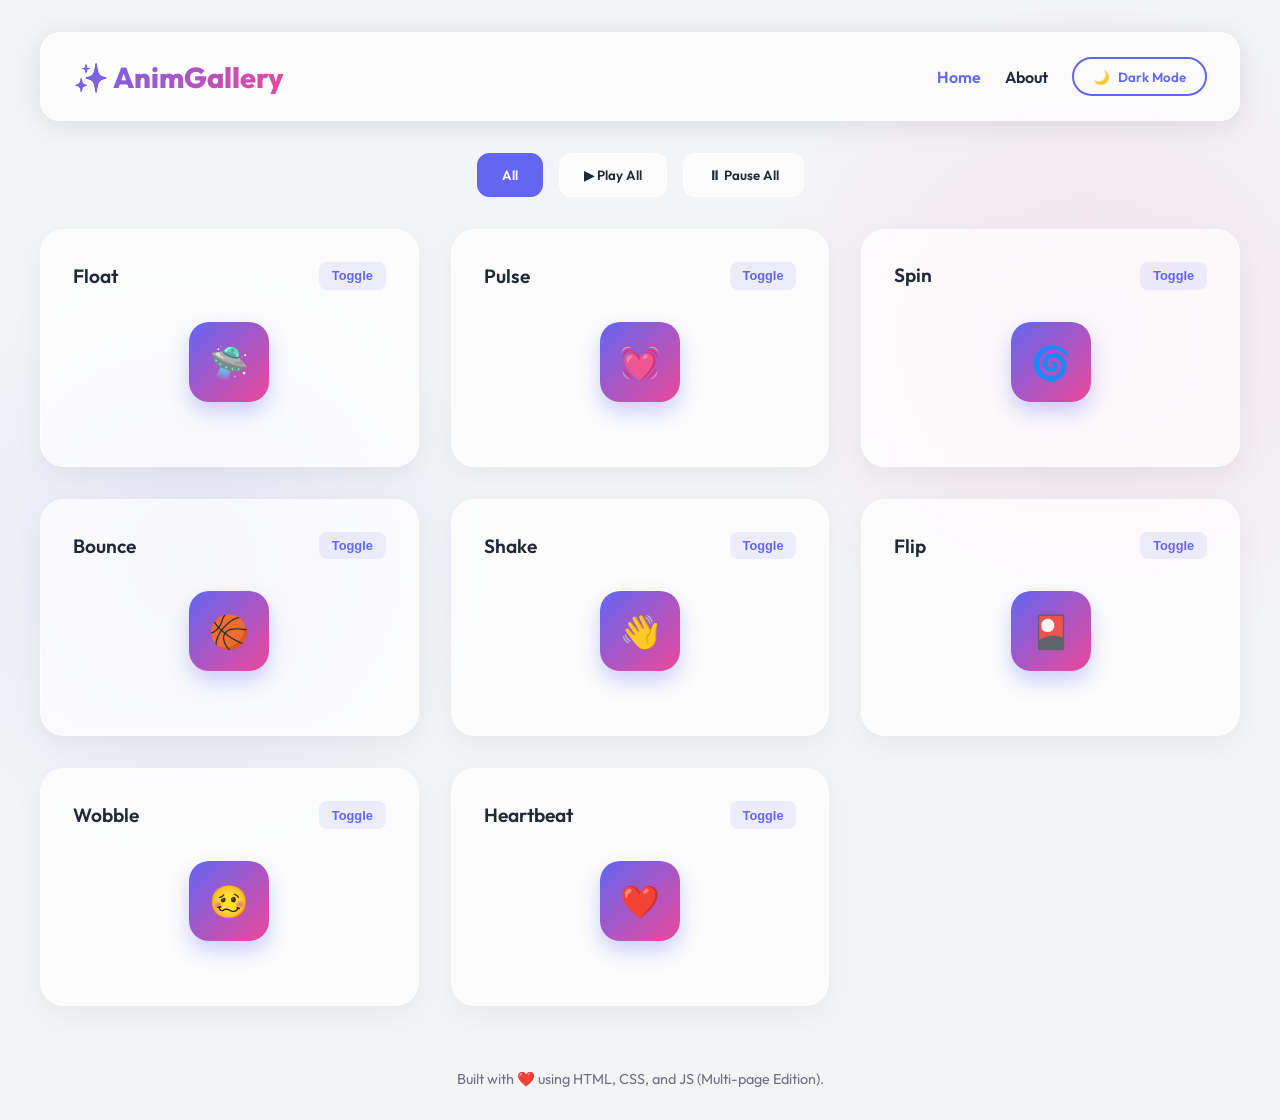
==== commit f5e63758: "refactor: move styles to dedicated stylesheet and implement modular JS for theme and gallery managem" ====
--- a/index.html
+++ b/index.html
@@ -3,315 +3,21 @@
 <head>
     <meta charset="UTF-8">
     <meta name="viewport" content="width=device-width, initial-scale=1.0">
-    <title>✨ AnimGallery Pro</title>
+    <title>✨ AnimGallery Pro - Home</title>
     <link href="https://fonts.googleapis.com/css2?family=Outfit:wght@300;400;600;800&display=swap" rel="stylesheet">
-    <style>
-        /* CSS Reset & Variables */
-        * {
-            box-sizing: border-box;
-            margin: 0;
-            padding: 0;
-        }
-
-        :root {
-            /* Light Theme */
-            --bg-color: #f3f4f6;
-            --text-main: #1f2937;
-            --text-muted: #6b7280;
-            --card-bg: rgba(255, 255, 255, 0.7);
-            --card-border: rgba(255, 255, 255, 0.5);
-            --primary: #6366f1;
-            --primary-hover: #4f46e5;
-            --shadow: 0 10px 30px rgba(0, 0, 0, 0.05);
-            --glass-shadow: 0 4px 30px rgba(0, 0, 0, 0.1);
-        }
-
-        [data-theme="dark"] {
-            /* Dark Theme */
-            --bg-color: #0f172a;
-            --text-main: #f8fafc;
-            --text-muted: #94a3b8;
-            --card-bg: rgba(30, 41, 59, 0.7);
-            --card-border: rgba(255, 255, 255, 0.1);
-            --primary: #818cf8;
-            --primary-hover: #6366f1;
-            --shadow: 0 10px 30px rgba(0, 0, 0, 0.3);
-            --glass-shadow: 0 4px 30px rgba(0, 0, 0, 0.5);
-        }
-
-        body {
-            font-family: 'Outfit', sans-serif;
-            background-color: var(--bg-color);
-            color: var(--text-main);
-            transition: background-color 0.4s ease, color 0.4s ease;
-            min-height: 100vh;
-            display: flex;
-            flex-direction: column;
-            align-items: center;
-            padding: 2rem;
-            background-image: radial-gradient(circle at 15% 50%, rgba(99, 102, 241, 0.1), transparent 25%),
-                              radial-gradient(circle at 85% 30%, rgba(236, 72, 153, 0.1), transparent 25%);
-        }
-
-        /* Header */
-        header {
-            width: 100%;
-            max-width: 1200px;
-            display: flex;
-            justify-content: space-between;
-            align-items: center;
-            margin-bottom: 3rem;
-            padding: 1.5rem 2rem;
-            background: var(--card-bg);
-            backdrop-filter: blur(12px);
-            -webkit-backdrop-filter: blur(12px);
-            border: 1px solid var(--card-border);
-            border-radius: 20px;
-            box-shadow: var(--glass-shadow);
-            z-index: 10;
-        }
-
-        .logo {
-            font-size: 1.8rem;
-            font-weight: 800;
-            background: linear-gradient(135deg, var(--primary), #ec4899);
-            -webkit-background-clip: text;
-            -webkit-text-fill-color: transparent;
-            display: flex;
-            align-items: center;
-            gap: 0.5rem;
-        }
-
-        .theme-btn {
-            background: transparent;
-            border: 2px solid var(--primary);
-            color: var(--primary);
-            padding: 0.6rem 1.2rem;
-            border-radius: 30px;
-            font-weight: 600;
-            font-family: inherit;
-            cursor: pointer;
-            transition: all 0.3s ease;
-            display: flex;
-            align-items: center;
-            gap: 0.5rem;
-        }
-
-        .theme-btn:hover {
-            background: var(--primary);
-            color: #fff;
-            transform: translateY(-2px);
-            box-shadow: 0 4px 15px rgba(99, 102, 241, 0.4);
-        }
-
-        /* Controls */
-        .controls {
-            width: 100%;
-            max-width: 1200px;
-            margin-bottom: 2rem;
-            display: flex;
-            gap: 1rem;
-            justify-content: center;
-            flex-wrap: wrap;
-        }
-
-        .control-btn {
-            background: var(--card-bg);
-            border: 1px solid var(--card-border);
-            color: var(--text-main);
-            padding: 0.8rem 1.5rem;
-            border-radius: 12px;
-            font-family: inherit;
-            font-weight: 600;
-            cursor: pointer;
-            backdrop-filter: blur(5px);
-            transition: all 0.2s ease;
-        }
-
-        .control-btn:hover, .control-btn.active {
-            background: var(--primary);
-            color: white;
-            border-color: var(--primary);
-        }
-
-        /* Gallery Grid */
-        .gallery {
-            width: 100%;
-            max-width: 1200px;
-            display: grid;
-            grid-template-columns: repeat(auto-fill, minmax(280px, 1fr));
-            gap: 2rem;
-        }
-
-        /* Animation Card */
-        .card {
-            background: var(--card-bg);
-            backdrop-filter: blur(10px);
-            -webkit-backdrop-filter: blur(10px);
-            border: 1px solid var(--card-border);
-            border-radius: 24px;
-            padding: 2rem;
-            display: flex;
-            flex-direction: column;
-            align-items: center;
-            box-shadow: var(--shadow);
-            transition: transform 0.3s ease, box-shadow 0.3s ease;
-            position: relative;
-            overflow: hidden;
-            cursor: pointer;
-        }
-
-        .card:hover {
-            transform: translateY(-5px) scale(1.02);
-            box-shadow: var(--glass-shadow);
-        }
-
-        .card-header {
-            width: 100%;
-            display: flex;
-            justify-content: space-between;
-            align-items: center;
-            margin-bottom: 2rem;
-        }
-
-        .card-title {
-            font-size: 1.2rem;
-            font-weight: 600;
-        }
-
-        .trigger-btn {
-            background: rgba(99, 102, 241, 0.1);
-            color: var(--primary);
-            border: none;
-            padding: 0.4rem 0.8rem;
-            border-radius: 8px;
-            font-size: 0.8rem;
-            font-weight: 600;
-            cursor: pointer;
-            transition: background 0.2s;
-        }
-        
-        .trigger-btn:hover {
-            background: rgba(99, 102, 241, 0.2);
-        }
-
-        /* The animatable object */
-        .anim-object {
-            width: 80px;
-            height: 80px;
-            background: linear-gradient(135deg, #6366f1, #ec4899);
-            border-radius: 20px;
-            box-shadow: 0 10px 20px rgba(99, 102, 241, 0.3);
-            display: flex;
-            justify-content: center;
-            align-items: center;
-            color: white;
-            font-size: 2rem;
-            margin-bottom: 2rem;
-        }
-
-        /* Footer */
-        footer {
-            margin-top: 4rem;
-            color: var(--text-muted);
-            font-size: 0.9rem;
-            text-align: center;
-        }
-
-        /* =========================================
-           KEYFRAMES & ANIMATION CLASSES
-           ========================================= */
-        
-        /* 1. Float */
-        @keyframes floatAnim {
-            0% { transform: translateY(0px); }
-            50% { transform: translateY(-20px); }
-            100% { transform: translateY(0px); }
-        }
-        .anim-float { animation: floatAnim 3s ease-in-out infinite; }
-
-        /* 2. Pulse */
-        @keyframes pulseAnim {
-            0% { transform: scale(1); box-shadow: 0 0 0 0 rgba(99, 102, 241, 0.7); }
-            70% { transform: scale(1.1); box-shadow: 0 0 0 15px rgba(99, 102, 241, 0); }
-            100% { transform: scale(1); box-shadow: 0 0 0 0 rgba(99, 102, 241, 0); }
-        }
-        .anim-pulse { animation: pulseAnim 2s infinite; }
-
-        /* 3. Spin */
-        @keyframes spinAnim {
-            0% { transform: rotate(0deg); }
-            100% { transform: rotate(360deg); }
-        }
-        .anim-spin { animation: spinAnim 4s linear infinite; }
-
-        /* 4. Bounce */
-        @keyframes bounceAnim {
-            0%, 20%, 50%, 80%, 100% { transform: translateY(0); }
-            40% { transform: translateY(-30px); }
-            60% { transform: translateY(-15px); }
-        }
-        .anim-bounce { animation: bounceAnim 2s infinite; }
-
-        /* 5. Shake */
-        @keyframes shakeAnim {
-            0% { transform: translateX(0); }
-            10%, 30%, 50%, 70%, 90% { transform: translateX(-10px); }
-            20%, 40%, 60%, 80% { transform: translateX(10px); }
-            100% { transform: translateX(0); }
-        }
-        .anim-shake { animation: shakeAnim 1s ease-in-out infinite; }
-        
-        /* 6. Flip */
-        @keyframes flipAnim {
-            0% { transform: perspective(400px) rotateY(0); }
-            100% { transform: perspective(400px) rotateY(360deg); }
-        }
-        .anim-flip { animation: flipAnim 3s ease-in-out infinite; }
-
-        /* 7. Wobble */
-        @keyframes wobbleAnim {
-            0% { transform: translateX(0%); }
-            15% { transform: translateX(-25%) rotate(-5deg); }
-            30% { transform: translateX(20%) rotate(3deg); }
-            45% { transform: translateX(-15%) rotate(-3deg); }
-            60% { transform: translateX(10%) rotate(2deg); }
-            75% { transform: translateX(-5%) rotate(-1deg); }
-            100% { transform: translateX(0%); }
-        }
-        .anim-wobble { animation: wobbleAnim 2s ease-in-out infinite; }
-
-        /* 8. Heartbeat */
-        @keyframes heartbeatAnim {
-            0% { transform: scale(1); }
-            14% { transform: scale(1.3); }
-            28% { transform: scale(1); }
-            42% { transform: scale(1.3); }
-            70% { transform: scale(1); }
-        }
-        .anim-heartbeat { animation: heartbeatAnim 1.5s ease-in-out infinite; }
-
-        /* Utility for JS trigger */
-        .paused { animation-play-state: paused !important; }
-
-        @media (max-width: 768px) {
-            .gallery {
-                grid-template-columns: 1fr;
-            }
-            header {
-                flex-direction: column;
-                gap: 1rem;
-            }
-        }
-    </style>
+    <link rel="stylesheet" href="css/style.css">
 </head>
 <body>
 
     <header>
-        <div class="logo">✨ AnimGallery Pro</div>
-        <button class="theme-btn" id="themeToggle">
-            <span id="themeIcon">🌙</span> Dark Mode
-        </button>
+        <a href="index.html" class="logo">✨ AnimGallery</a>
+        <nav>
+            <a href="index.html" class="active">Home</a>
+            <a href="about.html">About</a>
+            <button class="theme-btn" id="themeToggle">
+                <span id="themeIcon">🌙</span> Dark Mode
+            </button>
+        </nav>
     </header>
 
     <div class="controls">
@@ -321,100 +27,13 @@
     </div>
 
     <div class="gallery" id="gallery">
-        <!-- Cards will be generated by JS -->
+        <!-- Cards will be generated by script.js -->
     </div>
 
     <footer>
-        <p>Built with ❤️ using pure HTML, CSS, and Vanilla JS.</p>
+        <p>Built with ❤️ using HTML, CSS, and JS (Multi-page Edition).</p>
     </footer>
 
-    <script>
-        const animations = [
-            { id: 'float', name: 'Float', icon: '🛸', class: 'anim-float' },
-            { id: 'pulse', name: 'Pulse', icon: '💓', class: 'anim-pulse' },
-            { id: 'spin', name: 'Spin', icon: '🌀', class: 'anim-spin' },
-            { id: 'bounce', name: 'Bounce', icon: '🏀', class: 'anim-bounce' },
-            { id: 'shake', name: 'Shake', icon: '👋', class: 'anim-shake' },
-            { id: 'flip', name: 'Flip', icon: '🎴', class: 'anim-flip' },
-            { id: 'wobble', name: 'Wobble', icon: '🥴', class: 'anim-wobble' },
-            { id: 'heartbeat', name: 'Heartbeat', icon: '❤️', class: 'anim-heartbeat' }
-        ];
-
-        const gallery = document.getElementById('gallery');
-
-        // Render Cards
-        function renderGallery() {
-            gallery.innerHTML = animations.map(anim => `
-                <div class="card" onclick="toggleAnimation(this)">
-                    <div class="card-header">
-                        <span class="card-title">${anim.name}</span>
-                        <button class="trigger-btn">Toggle</button>
-                    </div>
-                    <div class="anim-object ${anim.class}">
-                        ${anim.icon}
-                    </div>
-                </div>
-            `).join('');
-        }
-
-        // Toggle Individual Animation
-        window.toggleAnimation = function(cardEl) {
-            const object = cardEl.querySelector('.anim-object');
-            object.classList.toggle('paused');
-            
-            // Add a subtle click effect to the card itself
-            cardEl.style.transform = 'scale(0.95)';
-            setTimeout(() => {
-                cardEl.style.transform = '';
-            }, 150);
-        };
-
-        // Controls (Play/Pause All)
-        document.querySelectorAll('.control-btn[data-action]').forEach(btn => {
-            btn.addEventListener('click', (e) => {
-                const action = e.target.dataset.action;
-                const objects = document.querySelectorAll('.anim-object');
-                
-                objects.forEach(obj => {
-                    if (action === 'play-all') {
-                        obj.classList.remove('paused');
-                    } else if (action === 'pause-all') {
-                        obj.classList.add('paused');
-                    }
-                });
-            });
-        });
-
-        // Theme Toggle
-        const themeToggle = document.getElementById('themeToggle');
-        const themeIcon = document.getElementById('themeIcon');
-        
-        // Check local storage for theme preference
-        const savedTheme = localStorage.getItem('anim-theme') || 'light';
-        document.documentElement.setAttribute('data-theme', savedTheme);
-        updateThemeUI(savedTheme);
-
-        themeToggle.addEventListener('click', () => {
-            const currentTheme = document.documentElement.getAttribute('data-theme');
-            const newTheme = currentTheme === 'dark' ? 'light' : 'dark';
-            
-            document.documentElement.setAttribute('data-theme', newTheme);
-            localStorage.setItem('anim-theme', newTheme);
-            updateThemeUI(newTheme);
-        });
-
-        function updateThemeUI(theme) {
-            if (theme === 'dark') {
-                themeIcon.textContent = '☀️';
-                themeToggle.innerHTML = '<span id="themeIcon">☀️</span> Light Mode';
-            } else {
-                themeIcon.textContent = '🌙';
-                themeToggle.innerHTML = '<span id="themeIcon">🌙</span> Dark Mode';
-            }
-        }
-
-        // Initialize
-        renderGallery();
-    </script>
+    <script src="js/script.js"></script>
 </body>
 </html>
--- a/css/style.css
+++ b/css/style.css
@@ -0,0 +1,286 @@
+/* CSS Reset & Variables */
+* {
+    box-sizing: border-box;
+    margin: 0;
+    padding: 0;
+}
+
+:root {
+    /* Light Theme */
+    --bg-color: #f3f4f6;
+    --text-main: #1f2937;
+    --text-muted: #6b7280;
+    --card-bg: rgba(255, 255, 255, 0.7);
+    --card-border: rgba(255, 255, 255, 0.5);
+    --primary: #6366f1;
+    --primary-hover: #4f46e5;
+    --shadow: 0 10px 30px rgba(0, 0, 0, 0.05);
+    --glass-shadow: 0 4px 30px rgba(0, 0, 0, 0.1);
+}
+
+[data-theme="dark"] {
+    /* Dark Theme */
+    --bg-color: #0f172a;
+    --text-main: #f8fafc;
+    --text-muted: #94a3b8;
+    --card-bg: rgba(30, 41, 59, 0.7);
+    --card-border: rgba(255, 255, 255, 0.1);
+    --primary: #818cf8;
+    --primary-hover: #6366f1;
+    --shadow: 0 10px 30px rgba(0, 0, 0, 0.3);
+    --glass-shadow: 0 4px 30px rgba(0, 0, 0, 0.5);
+}
+
+body {
+    font-family: 'Outfit', sans-serif;
+    background-color: var(--bg-color);
+    color: var(--text-main);
+    transition: background-color 0.4s ease, color 0.4s ease;
+    min-height: 100vh;
+    display: flex;
+    flex-direction: column;
+    align-items: center;
+    padding: 2rem;
+    background-image: radial-gradient(circle at 15% 50%, rgba(99, 102, 241, 0.1), transparent 25%),
+                      radial-gradient(circle at 85% 30%, rgba(236, 72, 153, 0.1), transparent 25%);
+}
+
+/* Header & Nav */
+header {
+    width: 100%;
+    max-width: 1200px;
+    display: flex;
+    justify-content: space-between;
+    align-items: center;
+    margin-bottom: 2rem;
+    padding: 1.5rem 2rem;
+    background: var(--card-bg);
+    backdrop-filter: blur(12px);
+    -webkit-backdrop-filter: blur(12px);
+    border: 1px solid var(--card-border);
+    border-radius: 20px;
+    box-shadow: var(--glass-shadow);
+    z-index: 10;
+}
+
+.logo {
+    font-size: 1.8rem;
+    font-weight: 800;
+    background: linear-gradient(135deg, var(--primary), #ec4899);
+    -webkit-background-clip: text;
+    -webkit-text-fill-color: transparent;
+    display: flex;
+    align-items: center;
+    gap: 0.5rem;
+    text-decoration: none;
+}
+
+nav {
+    display: flex;
+    gap: 1.5rem;
+    align-items: center;
+}
+
+nav a {
+    color: var(--text-main);
+    text-decoration: none;
+    font-weight: 600;
+    transition: color 0.3s;
+}
+
+nav a:hover, nav a.active {
+    color: var(--primary);
+}
+
+.theme-btn {
+    background: transparent;
+    border: 2px solid var(--primary);
+    color: var(--primary);
+    padding: 0.6rem 1.2rem;
+    border-radius: 30px;
+    font-weight: 600;
+    font-family: inherit;
+    cursor: pointer;
+    transition: all 0.3s ease;
+    display: flex;
+    align-items: center;
+    gap: 0.5rem;
+}
+
+.theme-btn:hover {
+    background: var(--primary);
+    color: #fff;
+    transform: translateY(-2px);
+    box-shadow: 0 4px 15px rgba(99, 102, 241, 0.4);
+}
+
+/* Controls */
+.controls {
+    width: 100%;
+    max-width: 1200px;
+    margin-bottom: 2rem;
+    display: flex;
+    gap: 1rem;
+    justify-content: center;
+    flex-wrap: wrap;
+}
+
+.control-btn {
+    background: var(--card-bg);
+    border: 1px solid var(--card-border);
+    color: var(--text-main);
+    padding: 0.8rem 1.5rem;
+    border-radius: 12px;
+    font-family: inherit;
+    font-weight: 600;
+    cursor: pointer;
+    backdrop-filter: blur(5px);
+    transition: all 0.2s ease;
+}
+
+.control-btn:hover, .control-btn.active {
+    background: var(--primary);
+    color: white;
+    border-color: var(--primary);
+}
+
+/* Gallery Grid */
+.gallery {
+    width: 100%;
+    max-width: 1200px;
+    display: grid;
+    grid-template-columns: repeat(auto-fill, minmax(280px, 1fr));
+    gap: 2rem;
+}
+
+/* Animation Card */
+.card {
+    background: var(--card-bg);
+    backdrop-filter: blur(10px);
+    -webkit-backdrop-filter: blur(10px);
+    border: 1px solid var(--card-border);
+    border-radius: 24px;
+    padding: 2rem;
+    display: flex;
+    flex-direction: column;
+    align-items: center;
+    box-shadow: var(--shadow);
+    transition: transform 0.3s ease, box-shadow 0.3s ease;
+    position: relative;
+    overflow: hidden;
+    cursor: pointer;
+}
+
+.card:hover {
+    transform: translateY(-5px) scale(1.02);
+    box-shadow: var(--glass-shadow);
+}
+
+.card-header {
+    width: 100%;
+    display: flex;
+    justify-content: space-between;
+    align-items: center;
+    margin-bottom: 2rem;
+}
+
+.card-title {
+    font-size: 1.2rem;
+    font-weight: 600;
+}
+
+.trigger-btn {
+    background: rgba(99, 102, 241, 0.1);
+    color: var(--primary);
+    border: none;
+    padding: 0.4rem 0.8rem;
+    border-radius: 8px;
+    font-size: 0.8rem;
+    font-weight: 600;
+    cursor: pointer;
+    transition: background 0.2s;
+}
+
+.trigger-btn:hover {
+    background: rgba(99, 102, 241, 0.2);
+}
+
+.anim-object {
+    width: 80px;
+    height: 80px;
+    background: linear-gradient(135deg, #6366f1, #ec4899);
+    border-radius: 20px;
+    box-shadow: 0 10px 20px rgba(99, 102, 241, 0.3);
+    display: flex;
+    justify-content: center;
+    align-items: center;
+    color: white;
+    font-size: 2rem;
+    margin-bottom: 2rem;
+}
+
+/* About Page Content */
+.about-content {
+    width: 100%;
+    max-width: 800px;
+    background: var(--card-bg);
+    backdrop-filter: blur(10px);
+    border: 1px solid var(--card-border);
+    border-radius: 24px;
+    padding: 3rem;
+    box-shadow: var(--shadow);
+    text-align: center;
+    margin-top: 2rem;
+}
+
+.about-content h2 {
+    margin-bottom: 1.5rem;
+    color: var(--primary);
+}
+
+.about-content p {
+    line-height: 1.8;
+    color: var(--text-main);
+    margin-bottom: 1rem;
+}
+
+/* Footer */
+footer {
+    margin-top: 4rem;
+    color: var(--text-muted);
+    font-size: 0.9rem;
+    text-align: center;
+}
+
+/* KEYFRAMES */
+@keyframes floatAnim { 0% { transform: translateY(0px); } 50% { transform: translateY(-20px); } 100% { transform: translateY(0px); } }
+.anim-float { animation: floatAnim 3s ease-in-out infinite; }
+
+@keyframes pulseAnim { 0% { transform: scale(1); box-shadow: 0 0 0 0 rgba(99, 102, 241, 0.7); } 70% { transform: scale(1.1); box-shadow: 0 0 0 15px rgba(99, 102, 241, 0); } 100% { transform: scale(1); box-shadow: 0 0 0 0 rgba(99, 102, 241, 0); } }
+.anim-pulse { animation: pulseAnim 2s infinite; }
+
+@keyframes spinAnim { 0% { transform: rotate(0deg); } 100% { transform: rotate(360deg); } }
+.anim-spin { animation: spinAnim 4s linear infinite; }
+
+@keyframes bounceAnim { 0%, 20%, 50%, 80%, 100% { transform: translateY(0); } 40% { transform: translateY(-30px); } 60% { transform: translateY(-15px); } }
+.anim-bounce { animation: bounceAnim 2s infinite; }
+
+@keyframes shakeAnim { 0% { transform: translateX(0); } 10%, 30%, 50%, 70%, 90% { transform: translateX(-10px); } 20%, 40%, 60%, 80% { transform: translateX(10px); } 100% { transform: translateX(0); } }
+.anim-shake { animation: shakeAnim 1s ease-in-out infinite; }
+
+@keyframes flipAnim { 0% { transform: perspective(400px) rotateY(0); } 100% { transform: perspective(400px) rotateY(360deg); } }
+.anim-flip { animation: flipAnim 3s ease-in-out infinite; }
+
+@keyframes wobbleAnim { 0% { transform: translateX(0%); } 15% { transform: translateX(-25%) rotate(-5deg); } 30% { transform: translateX(20%) rotate(3deg); } 45% { transform: translateX(-15%) rotate(-3deg); } 60% { transform: translateX(10%) rotate(2deg); } 75% { transform: translateX(-5%) rotate(-1deg); } 100% { transform: translateX(0%); } }
+.anim-wobble { animation: wobbleAnim 2s ease-in-out infinite; }
+
+@keyframes heartbeatAnim { 0% { transform: scale(1); } 14% { transform: scale(1.3); } 28% { transform: scale(1); } 42% { transform: scale(1.3); } 70% { transform: scale(1); } }
+.anim-heartbeat { animation: heartbeatAnim 1.5s ease-in-out infinite; }
+
+.paused { animation-play-state: paused !important; }
+
+@media (max-width: 768px) {
+    .gallery { grid-template-columns: 1fr; }
+    header { flex-direction: column; gap: 1rem; }
+    nav { flex-wrap: wrap; justify-content: center; }
+}
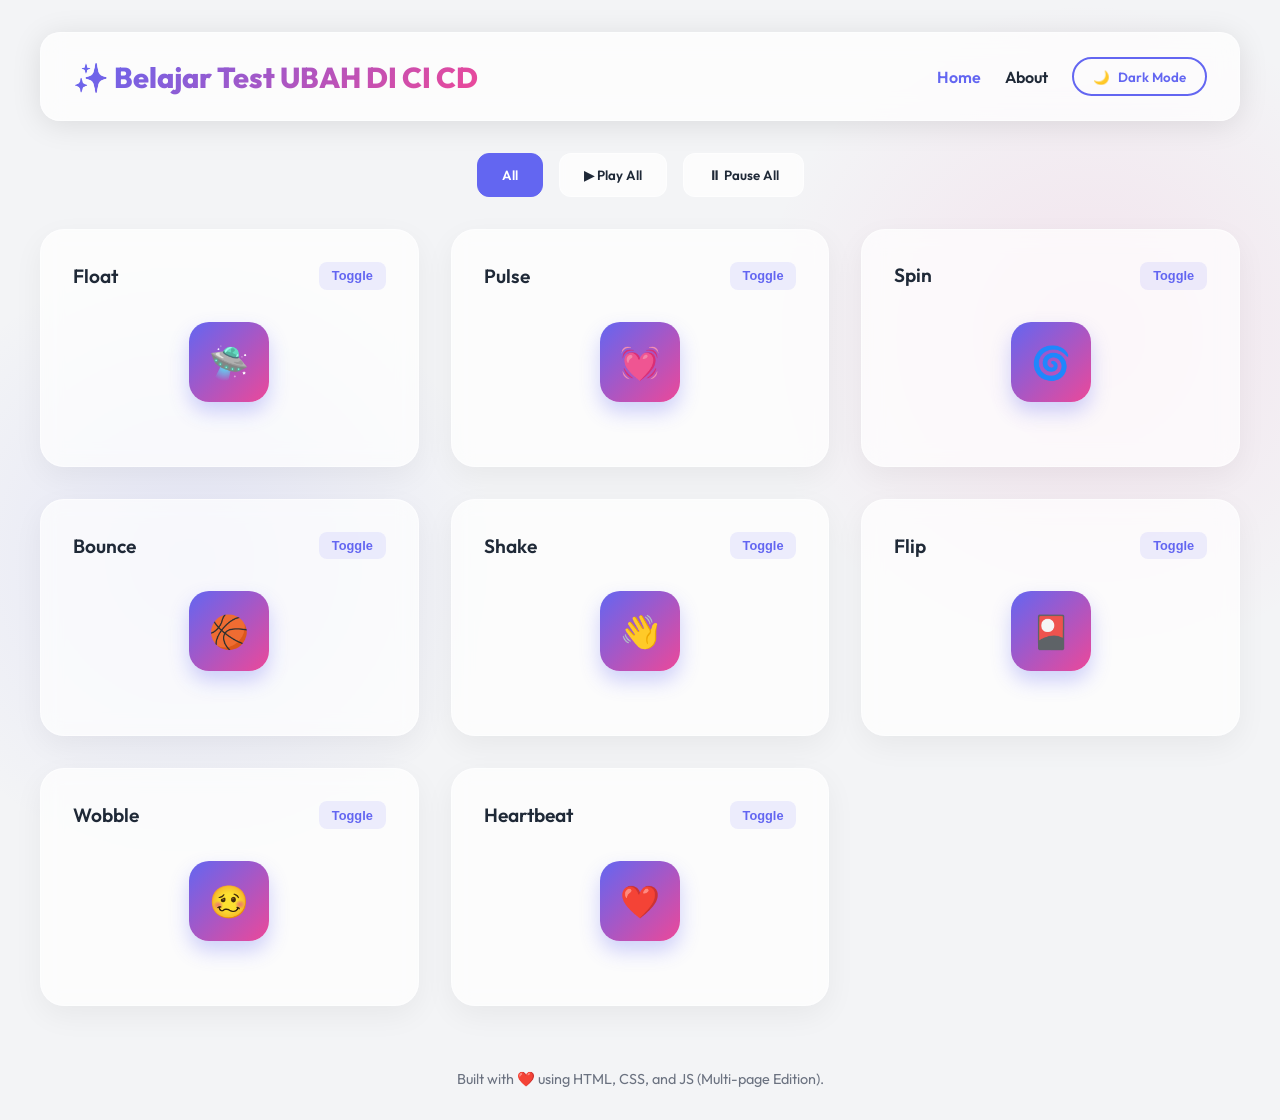
==== commit 6ff18f92: "chore: update logo text in index.html for CI/CD pipeline testing" ====
--- a/index.html
+++ b/index.html
@@ -10,7 +10,7 @@
 <body>
 
     <header>
-        <a href="index.html" class="logo">✨ AnimGallery</a>
+        <a href="index.html" class="logo">✨ Belajar Test UBAH DI CI CD</a>
         <nav>
             <a href="index.html" class="active">Home</a>
             <a href="about.html">About</a>
